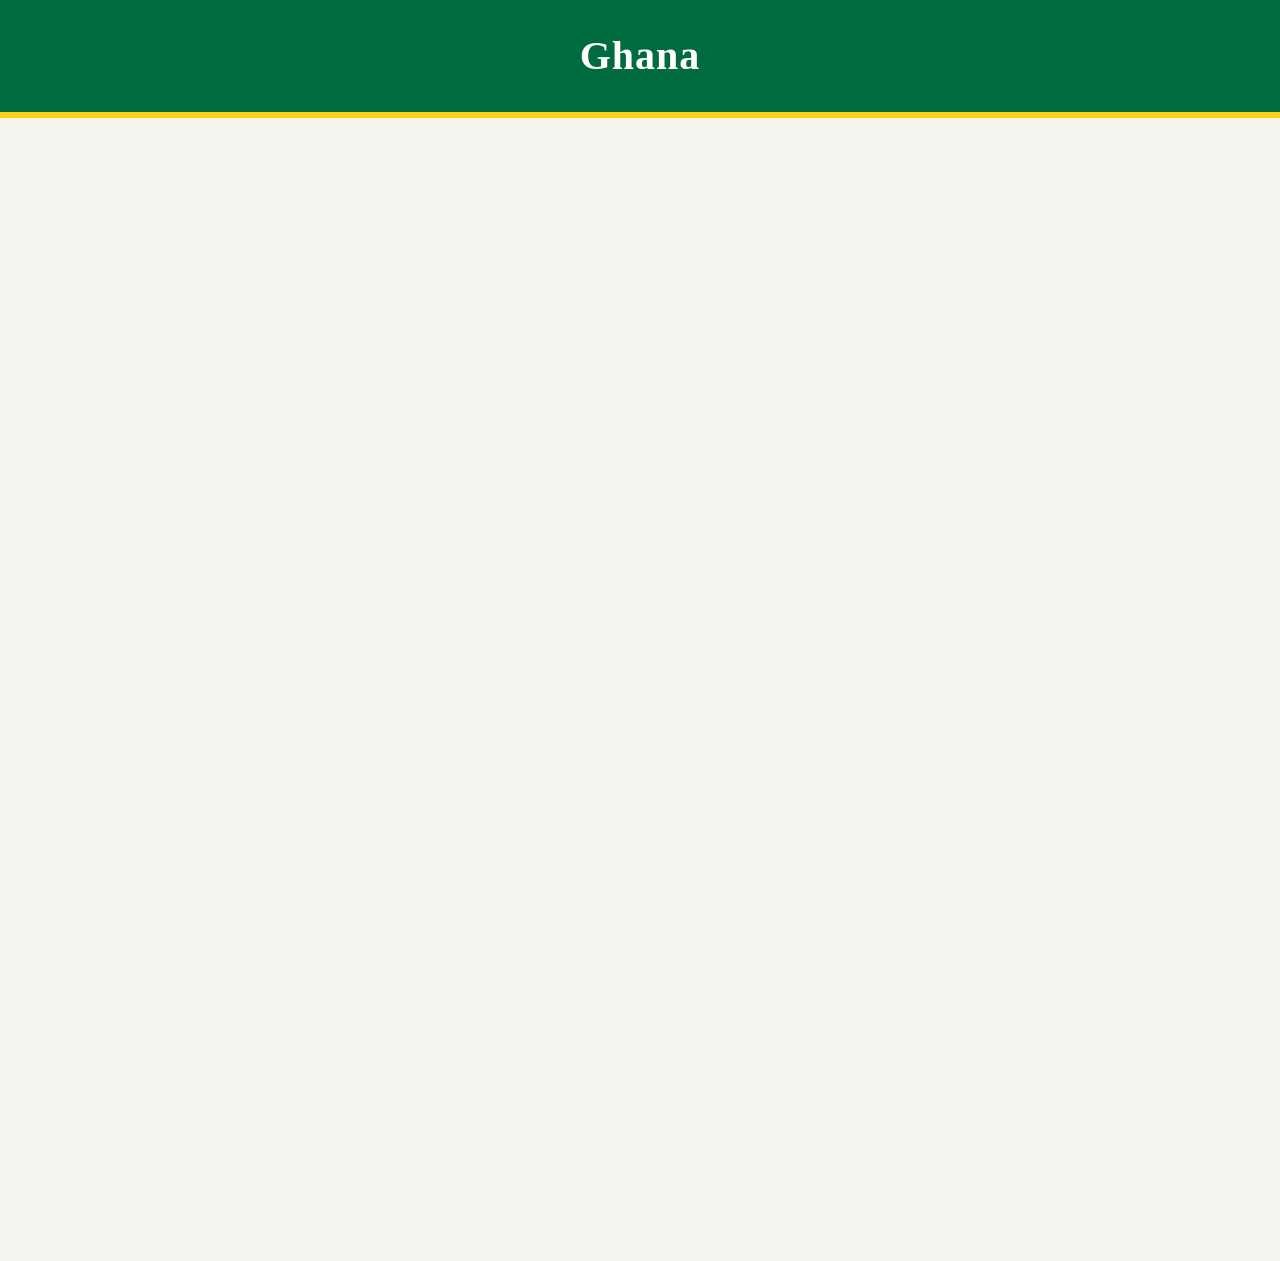
==== wdd131-main/place.html @ cd7a3b82 "Add initial HTML structure and styles for Temple Album and Ghana country page - Created index.html f" ====
<!DOCTYPE html>
<html lang="en">
<head>
    <meta charset="UTF-8">
    <meta name="viewport" content="width=device-width, initial-scale=1.0">
    <title>Ghana - Country Page</title>
    <meta name="description" content="Discover Ghana: rich culture, vibrant cities, and warm hospitality.">
    <meta name="author" content="Your Name">
    <link rel="stylesheet" href="styles/place.css">
    <script src="scripts/place.js" defer></script>
</head>
<body>
    <header>
        <h1>Ghana</h1>
    </header>

    <main>
        <div class="hero">
            <picture>
                <source srcset="images/ghana-hero-large.webp" media="(min-width: 768px)">
                <img src="images/ghana-hero-small.webp" alt="Independence Arch in Accra, Ghana" width="800" height="400">
            </picture>
        </div>

        <div class="content-wrapper">
            <section class="place-info">
                <h2>About Ghana</h2>
                <p>Ghana, known as the "Gateway to Africa," was the first African nation to gain independence from colonial rule. It is celebrated for its stable democracy, rich cultural heritage, and warm, welcoming people.</p>
                <p>From the historic Cape Coast Castle to the bustling markets of Accra and the wildlife of Mole National Park, Ghana offers a diverse and unforgettable experience.</p>
                <p><strong>Capital:</strong> Accra</p>
                <p><strong>Official Language:</strong> English</p>
                <p><strong>Population:</strong> Approximately 34 million</p>
                <p><strong>Currency:</strong> Ghana Cedi (GHS)</p>
            </section>

            <section class="weather">
                <h2 class="weather-title">Weather</h2>
                
                <img src="images/weather-icon.svg" alt="Sunny weather icon" class="weather-icon-svg" width="60" height="60">
                
                <div class="weather-data">
                    <p>Temperature: <span id="temp">8</span>&deg;C</p>
                    <p>Wind Speed: <span id="wind-speed">15</span> km/h</p>
                    <p>Wind Chill: <span id="wind-chill">N/A</span></p>
                </div>
            </section>
        </div>
    </main>

    <footer>
        <p>&copy; <span id="year"></span> Ghana Explorer | Last Modified: <span id="last-modified"></span></p>
    </footer>
</body>
</html>
---- wdd131-main/styles/place.css ----
:root {
    --ghana-green: #006B3F;
    --ghana-gold: #FCD116;
    --ghana-red: #CE1126;
    --text-color: #1a1a1a;
    --bg-color: #f5f5f0;
    --card-bg: #ffffff;
    --font-heading: Georgia, serif;
    --font-body: Arial, sans-serif;
}

* {
    margin: 0;
    padding: 0;
    box-sizing: border-box;
}

body {
    font-family: var(--font-body);
    color: var(--text-color);
    background-color: var(--bg-color);
    line-height: 1.6;
}

header {
    background-color: var(--ghana-green);
    color: #ffffff;
    text-align: center;
    padding: 1.5rem 1rem;
    border-bottom: 6px solid var(--ghana-gold);
}

header h1 {
    font-family: var(--font-heading);
    font-size: 2rem;
    letter-spacing: 1px;
}

.hero picture,
.hero img {
    display: block;
    width: 100%;
    height: auto;
}

.content-wrapper {
    display: grid;
    grid-template-columns: 1fr;
    gap: 1.5rem;
    padding: 1.5rem;
    max-width: 1200px;
    margin: 0 auto;
}

.place-info,
.weather {
    background-color: var(--card-bg);
    padding: 1.5rem;
    border-radius: 8px;
    box-shadow: 0 2px 8px rgba(0, 0, 0, 0.1);
}

.place-info h2,
.weather-title {
    font-family: var(--font-heading);
    color: var(--ghana-green);
    margin-bottom: 1rem;
    border-bottom: 3px solid var(--ghana-red);
    padding-bottom: 0.5rem;
}

.weather-icon-svg {
    display: block;
    margin: 0 auto 1rem auto;
    width: 60px;
    height: 60px;
}

.weather-title::after {
    content: none;
}

.weather-data p {
    margin: 0.5rem 0;
    font-size: 1.1rem;
}

footer {
    background-color: var(--ghana-red);
    color: #ffffff;
    text-align: center;
    padding: 1.5rem;
    margin-top: 2rem;
    border-top: 6px solid var(--ghana-gold);
}

@media (min-width: 768px) {
    header h1 {
        font-size: 2.5rem;
    }

    .content-wrapper {
        grid-template-columns: 2fr 1fr;
        align-items: start;
    }

    .weather-icon-svg {
        display: none;
    }

    .weather-title::after {
        content: "\2600\FE0F";
        margin-left: 0.75rem;
        font-size: 1.5rem;
    }

    .weather {
        position: sticky;
        top: 1.5rem;
    }
}
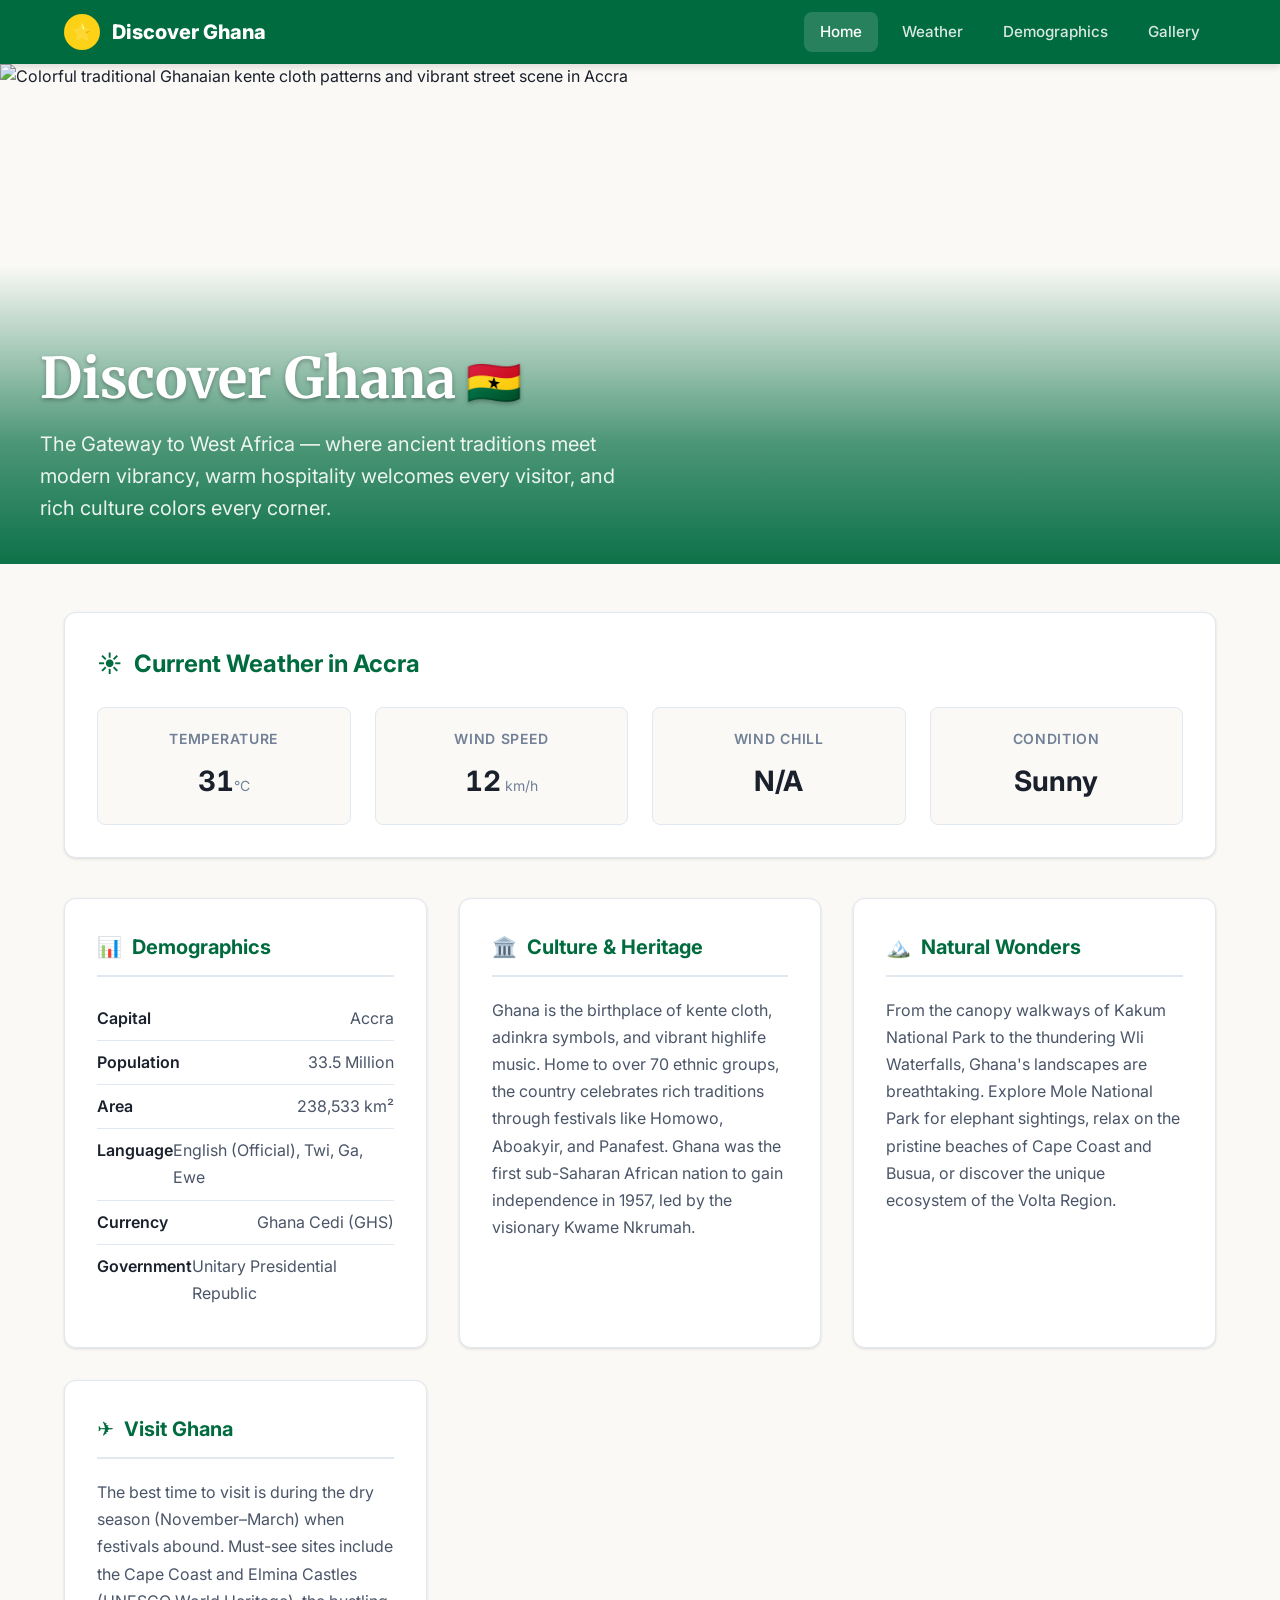
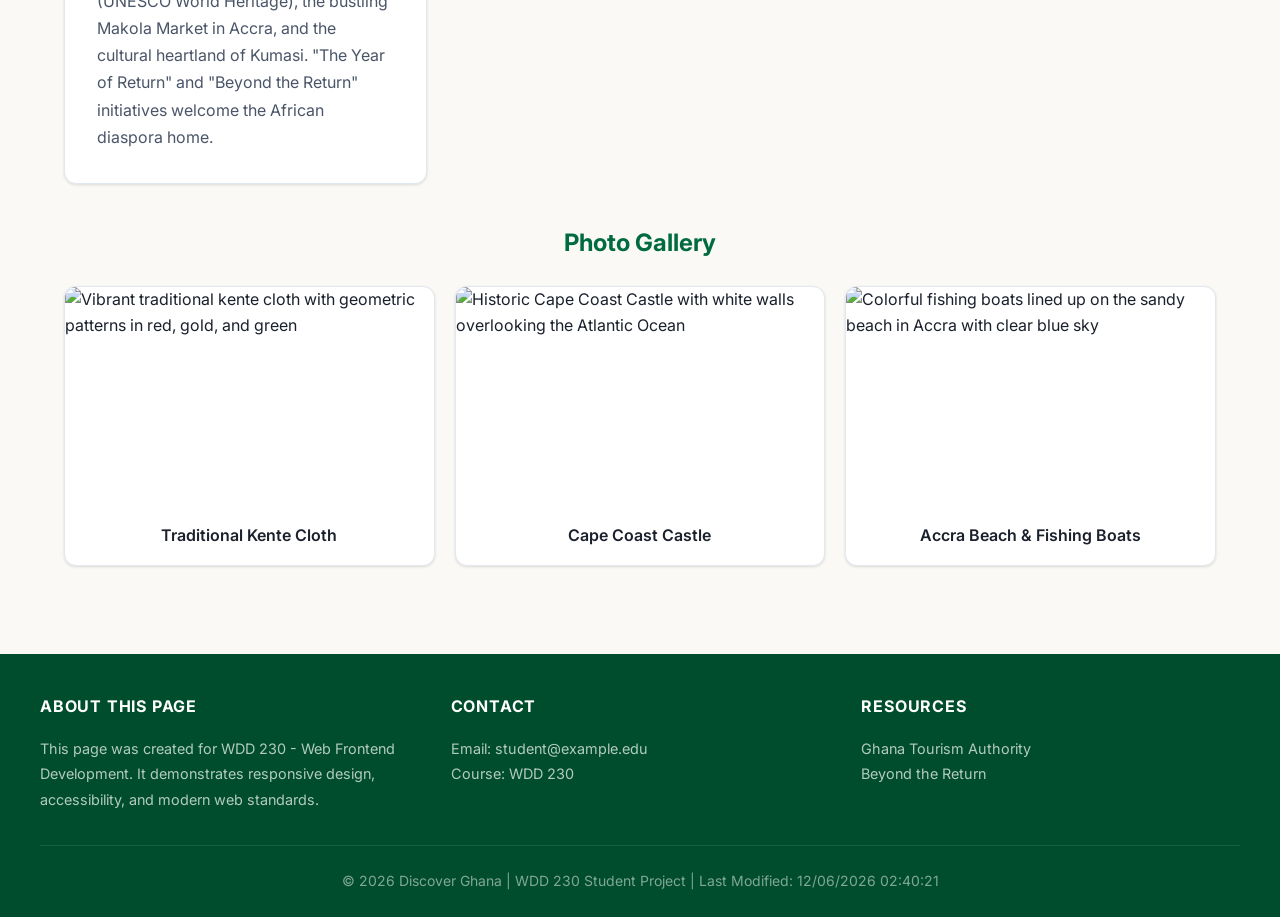
==== commit f38362d1: "Revise place.html with updated content and styles Updated the title, description, and author meta ta" ====
--- a/wdd131-main/place.html
+++ b/wdd131-main/place.html
@@ -3,52 +3,823 @@
 <head>
     <meta charset="UTF-8">
     <meta name="viewport" content="width=device-width, initial-scale=1.0">
-    <title>Ghana - Country Page</title>
-    <meta name="description" content="Discover Ghana: rich culture, vibrant cities, and warm hospitality.">
-    <meta name="author" content="Your Name">
-    <link rel="stylesheet" href="styles/place.css">
-    <script src="scripts/place.js" defer></script>
+    <meta name="description" content="Discover Ghana - the Gateway to West Africa. Rich culture, vibrant markets, historic castles, and warm hospitality await.">
+    <meta name="author" content="WDD 230 Student">
+    <title>Discover Ghana | Gateway to West Africa</title>
+
+    <link rel="preconnect" href="https://fonts.googleapis.com">
+    <link rel="preconnect" href="https://fonts.gstatic.com" crossorigin>
+    <link href="https://fonts.googleapis.com/css2?family=Inter:wght@400;500;600;700;800&family=Merriweather:wght@400;700&display=swap" rel="stylesheet">
+
+    <style>
+        /* ===== CSS RESET & BASE ===== */
+        *, *::before, *::after {
+            box-sizing: border-box;
+            margin: 0;
+            padding: 0;
+        }
+
+        :root {
+            /* Ghana Flag Colors */
+            --ghana-red: #CE1126;
+            --ghana-gold: #FCD116;
+            --ghana-green: #006B3F;
+            --ghana-black: #1a1a1a;
+
+            /* Derived palette */
+            --primary: var(--ghana-green);
+            --primary-dark: #004d2d;
+            --accent: var(--ghana-red);
+            --accent-light: #feb2b2;
+            --gold: var(--ghana-gold);
+            --gold-dark: #d4a017;
+            --text-dark: #1a202c;
+            --text-medium: #4a5568;
+            --text-light: #718096;
+            --bg-light: #faf9f6;
+            --bg-white: #ffffff;
+            --border: #e2e8f0;
+            --shadow-sm: 0 1px 3px rgba(0,0,0,0.12);
+            --shadow-md: 0 4px 6px rgba(0,0,0,0.1);
+            --shadow-lg: 0 10px 25px rgba(0,0,0,0.1);
+            --radius: 8px;
+            --radius-lg: 12px;
+            --transition: 0.2s ease;
+        }
+
+        html {
+            scroll-behavior: smooth;
+        }
+
+        body {
+            font-family: 'Inter', system-ui, -apple-system, sans-serif;
+            line-height: 1.6;
+            color: var(--text-dark);
+            background: var(--bg-light);
+        }
+
+        img {
+            max-width: 100%;
+            height: auto;
+            display: block;
+        }
+
+        a {
+            color: var(--primary);
+            text-decoration: none;
+            transition: var(--transition);
+        }
+
+        a:hover, a:focus {
+            color: var(--accent);
+            text-decoration: underline;
+        }
+
+        a:focus-visible {
+            outline: 3px solid var(--accent);
+            outline-offset: 2px;
+            border-radius: 2px;
+        }
+
+        /* ===== SKIP LINK ===== */
+        .skip-link {
+            position: absolute;
+            top: -40px;
+            left: 0;
+            background: var(--primary);
+            color: #fff;
+            padding: 8px 16px;
+            z-index: 10000;
+            font-weight: 600;
+        }
+
+        .skip-link:focus {
+            top: 0;
+        }
+
+        /* ===== HEADER ===== */
+        header {
+            background: var(--primary);
+            color: #fff;
+            padding: 0;
+            position: sticky;
+            top: 0;
+            z-index: 1000;
+            box-shadow: var(--shadow-md);
+        }
+
+        .header-container {
+            max-width: 1200px;
+            margin: 0 auto;
+            padding: 0 24px;
+            display: flex;
+            align-items: center;
+            justify-content: space-between;
+            height: 64px;
+        }
+
+        .logo {
+            display: flex;
+            align-items: center;
+            gap: 12px;
+            font-weight: 800;
+            font-size: 1.25rem;
+            color: #fff;
+            text-decoration: none;
+        }
+
+        .logo:hover {
+            color: #fff;
+            text-decoration: none;
+        }
+
+        .logo-icon {
+            width: 36px;
+            height: 36px;
+            background: var(--gold);
+            border-radius: 50%;
+            display: flex;
+            align-items: center;
+            justify-content: center;
+            font-size: 1.1rem;
+        }
+
+        /* ===== NAVIGATION ===== */
+        nav ul {
+            display: flex;
+            list-style: none;
+            gap: 8px;
+        }
+
+        nav a {
+            color: rgba(255,255,255,0.85);
+            padding: 8px 16px;
+            border-radius: var(--radius);
+            font-weight: 500;
+            font-size: 0.95rem;
+            text-decoration: none;
+            display: block;
+        }
+
+        nav a:hover, nav a:focus {
+            color: #fff;
+            background: rgba(255,255,255,0.1);
+            text-decoration: none;
+        }
+
+        nav a.active {
+            color: #fff;
+            background: rgba(255,255,255,0.15);
+        }
+
+        /* Mobile menu button */
+        .menu-toggle {
+            display: none;
+            background: none;
+            border: 2px solid rgba(255,255,255,0.3);
+            color: #fff;
+            padding: 8px 12px;
+            border-radius: var(--radius);
+            cursor: pointer;
+            font-size: 1rem;
+            font-weight: 600;
+        }
+
+        .menu-toggle:hover {
+            background: rgba(255,255,255,0.1);
+        }
+
+        .menu-toggle:focus-visible {
+            outline: 3px solid #fff;
+            outline-offset: 2px;
+        }
+
+        /* ===== HERO SECTION ===== */
+        .hero {
+            position: relative;
+            overflow: hidden;
+        }
+
+        .hero picture, .hero img {
+            width: 100%;
+            height: 500px;
+            object-fit: cover;
+            display: block;
+        }
+
+        .hero-overlay {
+            position: absolute;
+            bottom: 0;
+            left: 0;
+            right: 0;
+            background: linear-gradient(to top, rgba(0,107,63,0.95) 0%, rgba(0,107,63,0.7) 40%, transparent 100%);
+            padding: 80px 24px 40px;
+        }
+
+        .hero-content {
+            max-width: 1200px;
+            margin: 0 auto;
+        }
+
+        .hero h1 {
+            font-family: 'Merriweather', serif;
+            font-size: clamp(2rem, 5vw, 3.5rem);
+            font-weight: 700;
+            color: #fff;
+            line-height: 1.2;
+            margin-bottom: 16px;
+            text-shadow: 0 2px 4px rgba(0,0,0,0.3);
+        }
+
+        .hero p {
+            font-size: clamp(1rem, 2vw, 1.25rem);
+            color: rgba(255,255,255,0.9);
+            max-width: 600px;
+            line-height: 1.6;
+        }
+
+        /* ===== MAIN CONTENT ===== */
+        main {
+            max-width: 1200px;
+            margin: 0 auto;
+            padding: 48px 24px;
+        }
+
+        /* ===== WEATHER CARD ===== */
+        .weather-section {
+            background: var(--bg-white);
+            border-radius: var(--radius-lg);
+            padding: 32px;
+            margin-bottom: 40px;
+            box-shadow: var(--shadow-sm);
+            border: 1px solid var(--border);
+        }
+
+        .weather-section h2 {
+            font-size: 1.5rem;
+            font-weight: 700;
+            color: var(--primary);
+            margin-bottom: 24px;
+            display: flex;
+            align-items: center;
+            gap: 12px;
+        }
+
+        .weather-grid {
+            display: grid;
+            grid-template-columns: repeat(auto-fit, minmax(200px, 1fr));
+            gap: 24px;
+        }
+
+        .weather-card {
+            background: var(--bg-light);
+            border-radius: var(--radius);
+            padding: 20px;
+            text-align: center;
+            border: 1px solid var(--border);
+        }
+
+        .weather-card h3 {
+            font-size: 0.875rem;
+            font-weight: 600;
+            color: var(--text-light);
+            text-transform: uppercase;
+            letter-spacing: 0.05em;
+            margin-bottom: 8px;
+        }
+
+        .weather-value {
+            font-size: 1.75rem;
+            font-weight: 700;
+            color: var(--text-dark);
+            font-variant-numeric: tabular-nums;
+        }
+
+        .weather-unit {
+            font-size: 0.875rem;
+            color: var(--text-light);
+            font-weight: 400;
+        }
+
+        /* SVG Weather Icon - MOBILE ONLY */
+        .weather-icon-svg {
+            display: none;
+            width: 64px;
+            height: 64px;
+            margin: 0 auto 12px;
+        }
+
+        /* ===== DATA SECTIONS ===== */
+        .section-grid {
+            display: grid;
+            grid-template-columns: repeat(auto-fit, minmax(300px, 1fr));
+            gap: 32px;
+            margin-bottom: 40px;
+        }
+
+        .info-card {
+            background: var(--bg-white);
+            border-radius: var(--radius-lg);
+            padding: 32px;
+            box-shadow: var(--shadow-sm);
+            border: 1px solid var(--border);
+            transition: transform var(--transition), box-shadow var(--transition);
+        }
+
+        .info-card:hover {
+            transform: translateY(-2px);
+            box-shadow: var(--shadow-md);
+        }
+
+        .info-card h2 {
+            font-size: 1.25rem;
+            font-weight: 700;
+            color: var(--primary);
+            margin-bottom: 20px;
+            padding-bottom: 12px;
+            border-bottom: 2px solid var(--border);
+            display: flex;
+            align-items: center;
+            gap: 10px;
+        }
+
+        .info-card p, .info-card li {
+            color: var(--text-medium);
+            line-height: 1.7;
+        }
+
+        .info-card ul {
+            list-style: none;
+            padding: 0;
+        }
+
+        .info-card li {
+            padding: 8px 0;
+            border-bottom: 1px solid var(--border);
+            display: flex;
+            justify-content: space-between;
+        }
+
+        .info-card li:last-child {
+            border-bottom: none;
+        }
+
+        .info-card li strong {
+            color: var(--text-dark);
+            font-weight: 600;
+        }
+
+        /* ===== GALLERY ===== */
+        .gallery-section {
+            margin-bottom: 40px;
+        }
+
+        .gallery-section h2 {
+            font-size: 1.5rem;
+            font-weight: 700;
+            color: var(--primary);
+            margin-bottom: 24px;
+            text-align: center;
+        }
+
+        .gallery-grid {
+            display: grid;
+            grid-template-columns: repeat(auto-fit, minmax(280px, 1fr));
+            gap: 20px;
+        }
+
+        .gallery-item {
+            border-radius: var(--radius-lg);
+            overflow: hidden;
+            box-shadow: var(--shadow-sm);
+            border: 1px solid var(--border);
+            background: var(--bg-white);
+            transition: transform var(--transition), box-shadow var(--transition);
+        }
+
+        .gallery-item:hover {
+            transform: translateY(-4px);
+            box-shadow: var(--shadow-lg);
+        }
+
+        .gallery-item img {
+            width: 100%;
+            height: 220px;
+            object-fit: cover;
+        }
+
+        .gallery-item figcaption {
+            padding: 16px;
+            font-weight: 600;
+            color: var(--text-dark);
+            text-align: center;
+        }
+
+        /* ===== FOOTER ===== */
+        footer {
+            background: var(--primary-dark);
+            color: rgba(255,255,255,0.8);
+            padding: 40px 24px 24px;
+        }
+
+        .footer-container {
+            max-width: 1200px;
+            margin: 0 auto;
+            display: grid;
+            grid-template-columns: repeat(auto-fit, minmax(250px, 1fr));
+            gap: 32px;
+        }
+
+        .footer-section h3 {
+            color: #fff;
+            font-size: 1rem;
+            font-weight: 700;
+            margin-bottom: 16px;
+            text-transform: uppercase;
+            letter-spacing: 0.05em;
+        }
+
+        .footer-section p, .footer-section a {
+            color: rgba(255,255,255,0.7);
+            font-size: 0.9rem;
+            line-height: 1.8;
+        }
+
+        .footer-section a:hover {
+            color: #fff;
+        }
+
+        .footer-bottom {
+            max-width: 1200px;
+            margin: 32px auto 0;
+            padding-top: 24px;
+            border-top: 1px solid rgba(255,255,255,0.1);
+            text-align: center;
+            font-size: 0.875rem;
+            color: rgba(255,255,255,0.5);
+        }
+
+        /* ===== PSEUDO-ELEMENT EMOTICON - WIDER VIEW ONLY ===== */
+        @media screen and (min-width: 769px) {
+            .hero h1::after {
+                content: " 🇬🇭";
+                font-size: 0.8em;
+                vertical-align: middle;
+            }
+        }
+
+        /* ===== MOBILE STYLES ===== */
+        @media screen and (max-width: 768px) {
+            .header-container {
+                height: 56px;
+                padding: 0 16px;
+            }
+
+            .menu-toggle {
+                display: block;
+            }
+
+            nav {
+                position: absolute;
+                top: 56px;
+                left: 0;
+                right: 0;
+                background: var(--primary);
+                max-height: 0;
+                overflow: hidden;
+                transition: max-height 0.3s ease;
+            }
+
+            nav.open {
+                max-height: 300px;
+            }
+
+            nav ul {
+                flex-direction: column;
+                padding: 16px;
+                gap: 4px;
+            }
+
+            nav a {
+                padding: 12px 16px;
+                border-radius: var(--radius);
+            }
+
+            main {
+                padding: 24px 16px;
+            }
+
+            .hero picture, .hero img {
+                height: 350px;
+            }
+
+            .hero-overlay {
+                padding: 60px 16px 32px;
+            }
+
+            .weather-section {
+                padding: 24px;
+            }
+
+            .section-grid {
+                grid-template-columns: 1fr;
+                gap: 24px;
+            }
+
+            .info-card {
+                padding: 24px;
+            }
+
+            .gallery-grid {
+                grid-template-columns: 1fr;
+            }
+
+            /* Show SVG icon on mobile */
+            .weather-icon-svg {
+                display: block;
+            }
+
+            /* Hide text icon on mobile */
+            .weather-icon-text {
+                display: none;
+            }
+        }
+
+        /* ===== ACCESSIBILITY: REDUCED MOTION ===== */
+        @media (prefers-reduced-motion: reduce) {
+            *, *::before, *::after {
+                animation-duration: 0.01ms !important;
+                animation-iteration-count: 1 !important;
+                transition-duration: 0.01ms !important;
+            }
+
+            html {
+                scroll-behavior: auto;
+            }
+        }
+
+        /* ===== PRINT STYLES ===== */
+        @media print {
+            header, footer, .menu-toggle {
+                display: none;
+            }
+
+            .hero picture, .hero img {
+                height: 200px;
+            }
+
+            .info-card, .weather-section {
+                break-inside: avoid;
+                box-shadow: none;
+                border: 1px solid #ccc;
+            }
+        }
+    </style>
+<base target="_blank">
 </head>
 <body>
+    <a href="#main-content" class="skip-link">Skip to Main Content</a>
+
     <header>
-        <h1>Ghana</h1>
+        <div class="header-container">
+            <a href="#" class="logo" aria-label="Discover Ghana Home">
+                <span class="logo-icon" aria-hidden="true">⭐</span>
+                <span>Discover Ghana</span>
+            </a>
+
+            <button class="menu-toggle" aria-expanded="false" aria-controls="primary-nav" aria-label="Toggle navigation menu">
+                Menu
+            </button>
+
+            <nav id="primary-nav" aria-label="Primary navigation">
+                <ul>
+                    <li><a href="#" class="active" aria-current="page">Home</a></li>
+                    <li><a href="#weather">Weather</a></li>
+                    <li><a href="#demographics">Demographics</a></li>
+                    <li><a href="#gallery">Gallery</a></li>
+                </ul>
+            </nav>
+        </div>
     </header>
 
-    <main>
-        <div class="hero">
-            <picture>
-                <source srcset="images/ghana-hero-large.webp" media="(min-width: 768px)">
-                <img src="images/ghana-hero-small.webp" alt="Independence Arch in Accra, Ghana" width="800" height="400">
-            </picture>
+    <section class="hero" aria-label="Ghana hero image">
+        <picture>
+            <source 
+                media="(max-width: 600px)" 
+                srcset="https://images.unsplash.com/photo-1516026672322-bc52d61a55d5?w=600&h=400&fit=crop&q=80&fm=webp 600w,
+                        https://images.unsplash.com/photo-1516026672322-bc52d61a55d5?w=800&h=500&fit=crop&q=80&fm=webp 800w"
+                sizes="100vw"
+                type="image/webp">
+            <source 
+                media="(min-width: 601px)" 
+                srcset="https://images.unsplash.com/photo-1516026672322-bc52d61a55d5?w=1200&h=500&fit=crop&q=80&fm=webp 1200w,
+                        https://images.unsplash.com/photo-1516026672322-bc52d61a55d5?w=1600&h=600&fit=crop&q=80&fm=webp 1600w"
+                sizes="100vw"
+                type="image/webp">
+            <img 
+                src="https://images.unsplash.com/photo-1516026672322-bc52d61a55d5?w=1200&h=500&fit=crop&q=80" 
+                alt="Colorful traditional Ghanaian kente cloth patterns and vibrant street scene in Accra"
+                width="1200" 
+                height="500"
+                loading="eager"
+                fetchpriority="high">
+        </picture>
+
+        <div class="hero-overlay">
+            <div class="hero-content">
+                <h1>Discover Ghana</h1>
+                <p>The Gateway to West Africa — where ancient traditions meet modern vibrancy, warm hospitality welcomes every visitor, and rich culture colors every corner.</p>
+            </div>
         </div>
-
-        <div class="content-wrapper">
-            <section class="place-info">
-                <h2>About Ghana</h2>
-                <p>Ghana, known as the "Gateway to Africa," was the first African nation to gain independence from colonial rule. It is celebrated for its stable democracy, rich cultural heritage, and warm, welcoming people.</p>
-                <p>From the historic Cape Coast Castle to the bustling markets of Accra and the wildlife of Mole National Park, Ghana offers a diverse and unforgettable experience.</p>
-                <p><strong>Capital:</strong> Accra</p>
-                <p><strong>Official Language:</strong> English</p>
-                <p><strong>Population:</strong> Approximately 34 million</p>
-                <p><strong>Currency:</strong> Ghana Cedi (GHS)</p>
+    </section>
+
+    <main id="main-content">
+        <!-- Weather Section -->
+        <section class="weather-section" id="weather" aria-labelledby="weather-heading">
+            <h2 id="weather-heading">
+                <span class="weather-icon-text" aria-hidden="true">☀️</span>
+                <svg class="weather-icon-svg" viewBox="0 0 64 64" aria-hidden="true" xmlns="http://www.w3.org/2000/svg">
+                    <defs>
+                        <linearGradient id="sunGrad" x1="0%" y1="0%" x2="100%" y2="100%">
+                            <stop offset="0%" style="stop-color:#FCD116"/>
+                            <stop offset="100%" style="stop-color:#d4a017"/>
+                        </linearGradient>
+                    </defs>
+                    <circle cx="32" cy="32" r="14" fill="url(#sunGrad)"/>
+                    <g stroke="#FCD116" stroke-width="3" stroke-linecap="round">
+                        <line x1="32" y1="4" x2="32" y2="10"/>
+                        <line x1="32" y1="54" x2="32" y2="60"/>
+                        <line x1="4" y1="32" x2="10" y2="32"/>
+                        <line x1="54" y1="32" x2="60" y2="32"/>
+                        <line x1="12.2" y1="12.2" x2="16.4" y2="16.4"/>
+                        <line x1="47.6" y1="47.6" x2="51.8" y2="51.8"/>
+                        <line x1="12.2" y1="51.8" x2="16.4" y2="47.6"/>
+                        <line x1="47.6" y1="16.4" x2="51.8" y2="12.2"/>
+                    </g>
+                </svg>
+                Current Weather in Accra
+            </h2>
+
+            <div class="weather-grid">
+                <div class="weather-card">
+                    <h3>Temperature</h3>
+                    <div class="weather-value">31<span class="weather-unit">°C</span></div>
+                </div>
+                <div class="weather-card">
+                    <h3>Wind Speed</h3>
+                    <div class="weather-value">12<span class="weather-unit"> km/h</span></div>
+                </div>
+                <div class="weather-card">
+                    <h3>Wind Chill</h3>
+                    <div class="weather-value" id="wind-chill">--</div>
+                </div>
+                <div class="weather-card">
+                    <h3>Condition</h3>
+                    <div class="weather-value">Sunny</div>
+                </div>
+            </div>
+        </section>
+
+        <!-- Demographics & Info Grid -->
+        <div class="section-grid">
+            <section class="info-card" id="demographics" aria-labelledby="demo-heading">
+                <h2 id="demo-heading">
+                    <span aria-hidden="true">📊</span>
+                    Demographics
+                </h2>
+                <ul>
+                    <li><strong>Capital</strong> <span>Accra</span></li>
+                    <li><strong>Population</strong> <span>33.5 Million</span></li>
+                    <li><strong>Area</strong> <span>238,533 km²</span></li>
+                    <li><strong>Language</strong> <span>English (Official), Twi, Ga, Ewe</span></li>
+                    <li><strong>Currency</strong> <span>Ghana Cedi (GHS)</span></li>
+                    <li><strong>Government</strong> <span>Unitary Presidential Republic</span></li>
+                </ul>
             </section>
 
-            <section class="weather">
-                <h2 class="weather-title">Weather</h2>
-                
-                <img src="images/weather-icon.svg" alt="Sunny weather icon" class="weather-icon-svg" width="60" height="60">
-                
-                <div class="weather-data">
-                    <p>Temperature: <span id="temp">8</span>&deg;C</p>
-                    <p>Wind Speed: <span id="wind-speed">15</span> km/h</p>
-                    <p>Wind Chill: <span id="wind-chill">N/A</span></p>
-                </div>
+            <section class="info-card" aria-labelledby="culture-heading">
+                <h2 id="culture-heading">
+                    <span aria-hidden="true">🏛️</span>
+                    Culture & Heritage
+                </h2>
+                <p>Ghana is the birthplace of kente cloth, adinkra symbols, and vibrant highlife music. Home to over 70 ethnic groups, the country celebrates rich traditions through festivals like Homowo, Aboakyir, and Panafest. Ghana was the first sub-Saharan African nation to gain independence in 1957, led by the visionary Kwame Nkrumah.</p>
+            </section>
+
+            <section class="info-card" aria-labelledby="nature-heading">
+                <h2 id="nature-heading">
+                    <span aria-hidden="true">🏔️</span>
+                    Natural Wonders
+                </h2>
+                <p>From the canopy walkways of Kakum National Park to the thundering Wli Waterfalls, Ghana's landscapes are breathtaking. Explore Mole National Park for elephant sightings, relax on the pristine beaches of Cape Coast and Busua, or discover the unique ecosystem of the Volta Region.</p>
+            </section>
+
+            <section class="info-card" aria-labelledby="visit-heading">
+                <h2 id="visit-heading">
+                    <span aria-hidden="true">✈️</span>
+                    Visit Ghana
+                </h2>
+                <p>The best time to visit is during the dry season (November–March) when festivals abound. Must-see sites include the Cape Coast and Elmina Castles (UNESCO World Heritage), the bustling Makola Market in Accra, and the cultural heartland of Kumasi. "The Year of Return" and "Beyond the Return" initiatives welcome the African diaspora home.</p>
             </section>
         </div>
+
+        <!-- Gallery Section -->
+        <section class="gallery-section" id="gallery" aria-labelledby="gallery-heading">
+            <h2 id="gallery-heading">Photo Gallery</h2>
+
+            <div class="gallery-grid">
+                <figure class="gallery-item">
+                    <img 
+                        src="https://images.unsplash.com/photo-1516026672322-bc52d61a55d5?w=600&h=400&fit=crop&q=80&fm=webp" 
+                        alt="Vibrant traditional kente cloth with geometric patterns in red, gold, and green"
+                        width="600" 
+                        height="400"
+                        loading="lazy">
+                    <figcaption>Traditional Kente Cloth</figcaption>
+                </figure>
+
+                <figure class="gallery-item">
+                    <img 
+                        src="https://images.unsplash.com/photo-1523805009345-7448845a7e3b?w=600&h=400&fit=crop&q=80&fm=webp" 
+                        alt="Historic Cape Coast Castle with white walls overlooking the Atlantic Ocean"
+                        width="600" 
+                        height="400"
+                        loading="lazy">
+                    <figcaption>Cape Coast Castle</figcaption>
+                </figure>
+
+                <figure class="gallery-item">
+                    <img 
+                        src="https://images.unsplash.com/photo-1598890777032-bde8351a82f5?w=600&h=400&fit=crop&q=80&fm=webp" 
+                        alt="Colorful fishing boats lined up on the sandy beach in Accra with clear blue sky"
+                        width="600" 
+                        height="400"
+                        loading="lazy">
+                    <figcaption>Accra Beach & Fishing Boats</figcaption>
+                </figure>
+            </div>
+        </section>
     </main>
 
     <footer>
-        <p>&copy; <span id="year"></span> Ghana Explorer | Last Modified: <span id="last-modified"></span></p>
+        <div class="footer-container">
+            <div class="footer-section">
+                <h3>About This Page</h3>
+                <p>This page was created for WDD 230 - Web Frontend Development. It demonstrates responsive design, accessibility, and modern web standards.</p>
+            </div>
+
+            <div class="footer-section">
+                <h3>Contact</h3>
+                <p>Email: <a href="mailto:student@example.edu">student@example.edu</a></p>
+                <p>Course: WDD 230</p>
+            </div>
+
+            <div class="footer-section">
+                <h3>Resources</h3>
+                <p><a href="https://www.ghana.travel/" target="_blank" rel="noopener noreferrer">Ghana Tourism Authority</a></p>
+                <p><a href="https://www.beyondthereturn.com/" target="_blank" rel="noopener noreferrer">Beyond the Return</a></p>
+            </div>
+        </div>
+
+        <div class="footer-bottom">
+            <p>&copy; <span id="year"></span> Discover Ghana | WDD 230 Student Project | Last Modified: <span id="last-modified"></span></p>
+        </div>
     </footer>
+
+    <script>
+        // ===== MOBILE MENU TOGGLE =====
+        const menuToggle = document.querySelector('.menu-toggle');
+        const nav = document.querySelector('nav');
+
+        menuToggle.addEventListener('click', () => {
+            const isOpen = nav.classList.toggle('open');
+            menuToggle.setAttribute('aria-expanded', isOpen);
+        });
+
+        // Close menu when clicking a link
+        document.querySelectorAll('nav a').forEach(link => {
+            link.addEventListener('click', () => {
+                nav.classList.remove('open');
+                menuToggle.setAttribute('aria-expanded', 'false');
+            });
+        });
+
+        // ===== WIND CHILL CALCULATION =====
+        // One-line function as required by rubric
+        const calculateWindChill = (t, v) => (t <= 10 && v > 4.8) ? Math.round(13.12 + 0.6215 * t - 11.37 * Math.pow(v, 0.16) + 0.3965 * t * Math.pow(v, 0.16)) + '°C' : 'N/A';
+
+        // Display wind chill only if conditions are met
+        const temp = 31; // Celsius (Accra temperature)
+        const windSpeed = 12; // km/h
+
+        if (temp <= 10 && windSpeed > 4.8) {
+            document.getElementById('wind-chill').textContent = calculateWindChill(temp, windSpeed);
+        } else {
+            document.getElementById('wind-chill').textContent = 'N/A';
+        }
+
+        // ===== FOOTER DATES =====
+        document.getElementById('year').textContent = new Date().getFullYear();
+        document.getElementById('last-modified').textContent = document.lastModified;
+    </script>
 </body>
-</html>+</html>
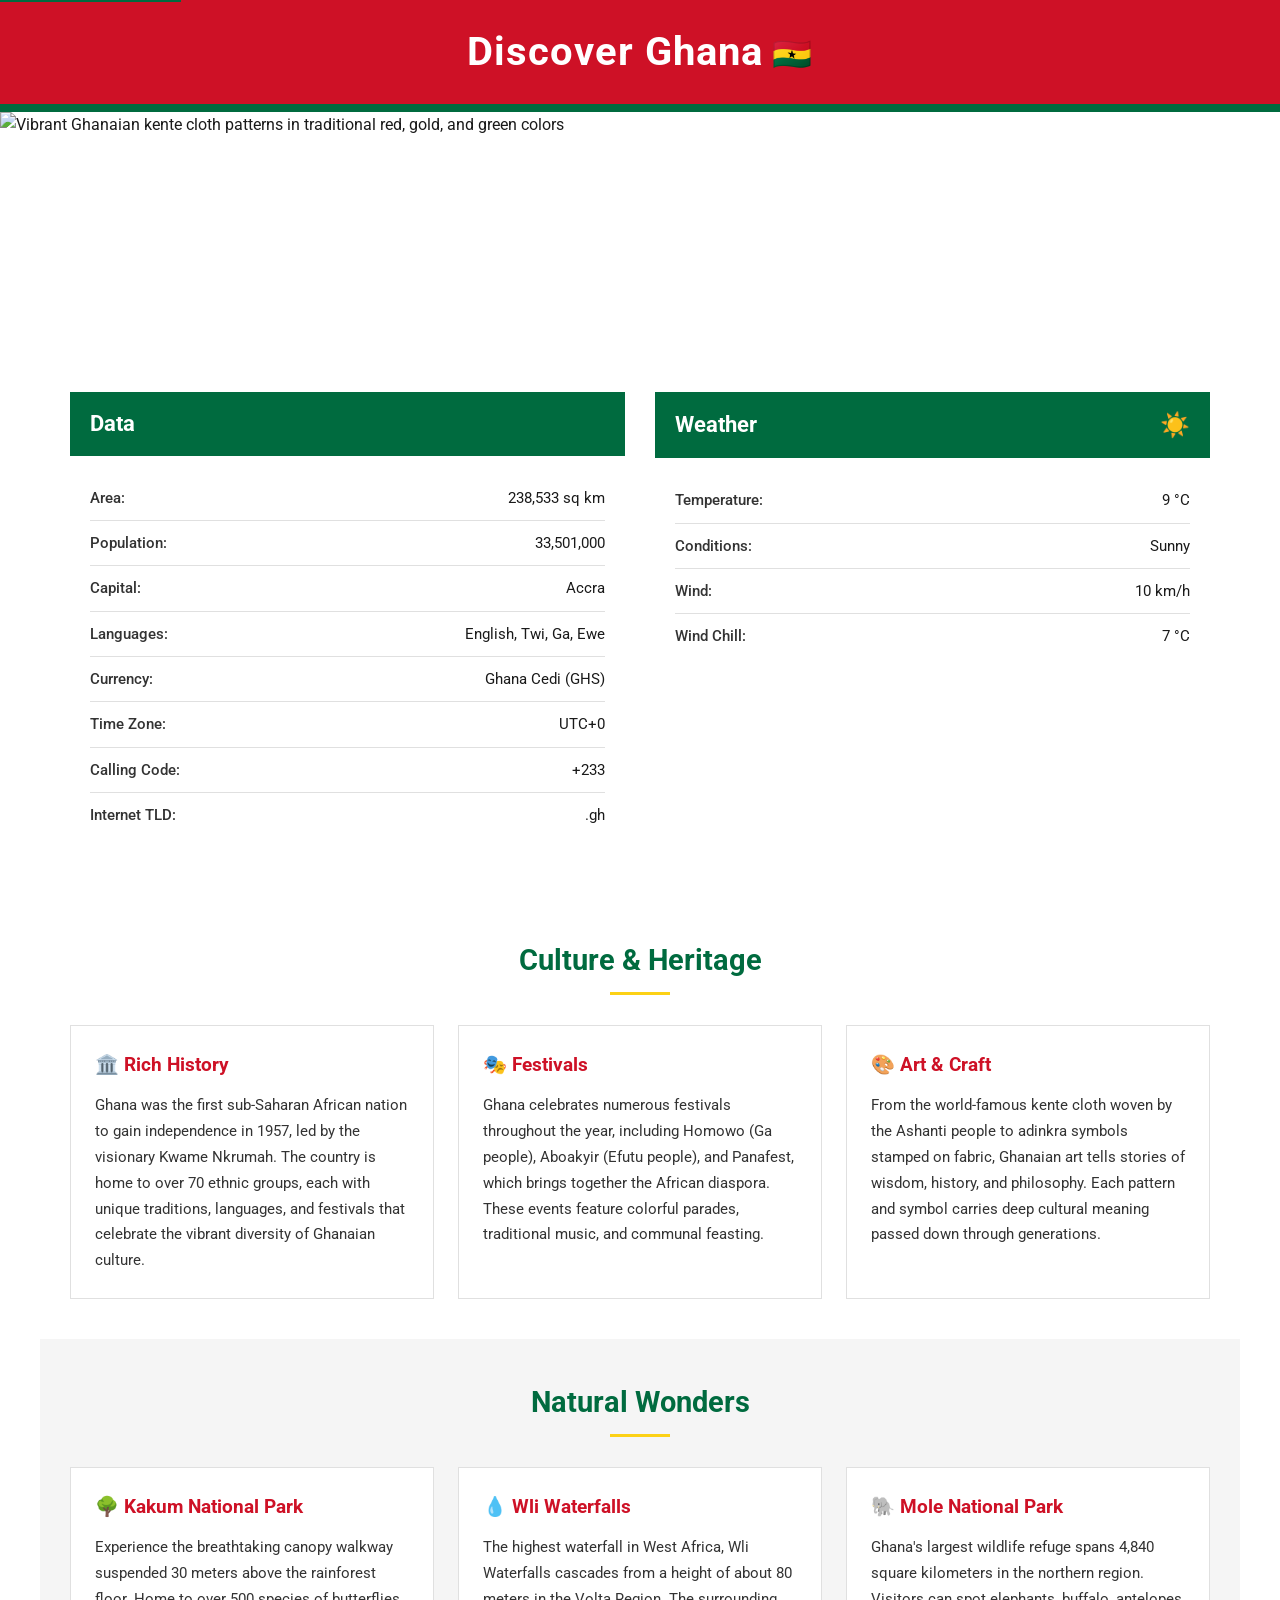
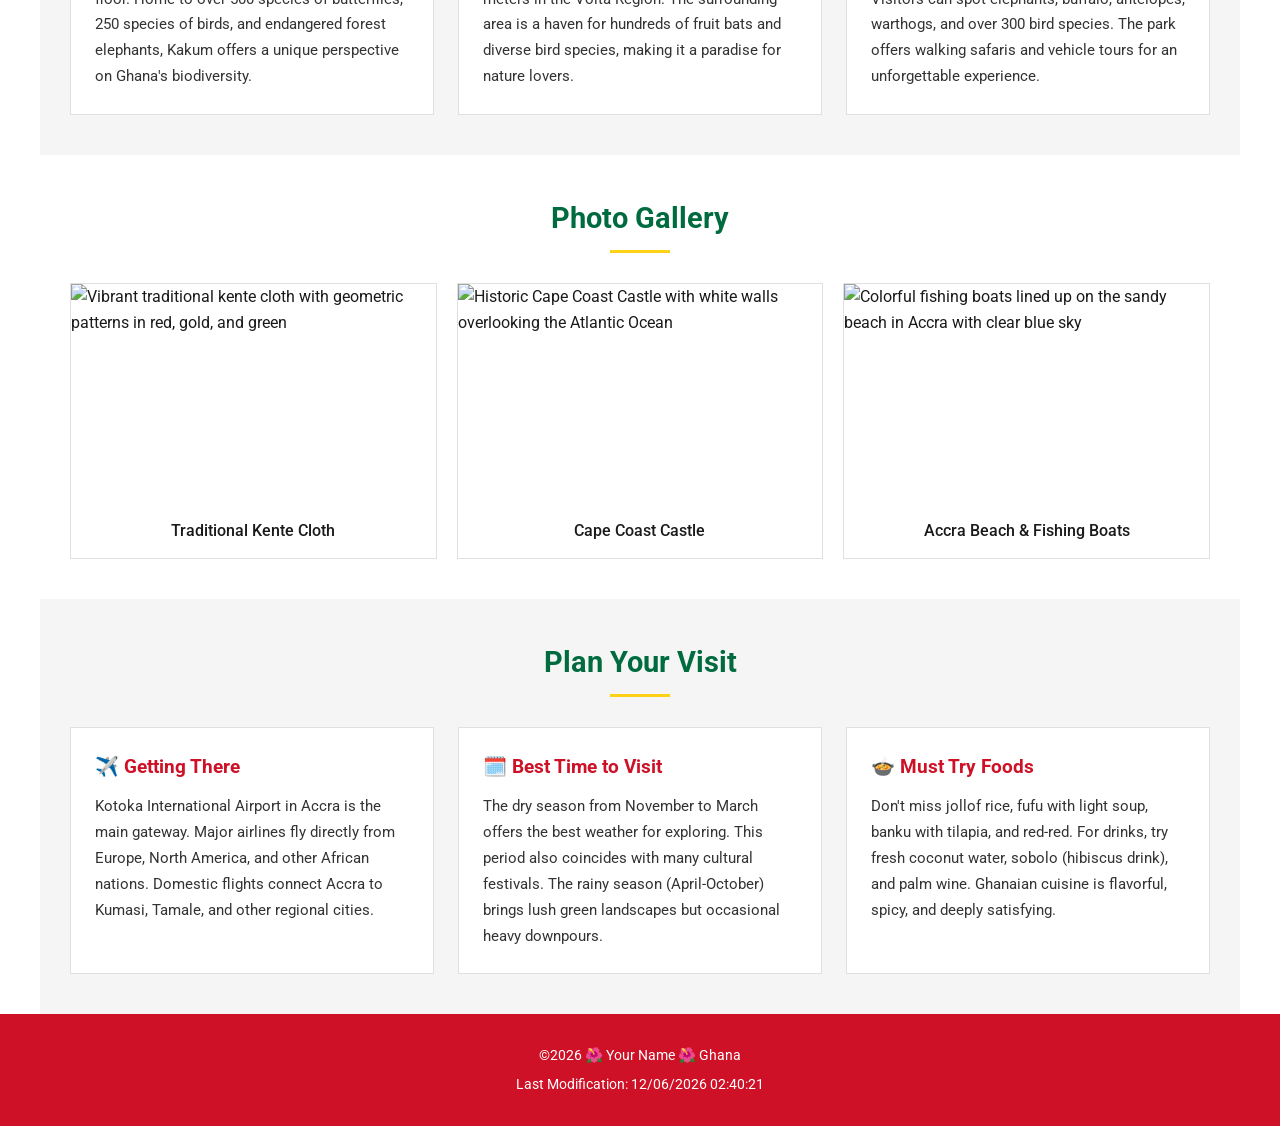
==== commit 3dacc1c6: "Update place.html" ====
--- a/wdd131-main/place.html
+++ b/wdd131-main/place.html
@@ -3,16 +3,16 @@
 <head>
     <meta charset="UTF-8">
     <meta name="viewport" content="width=device-width, initial-scale=1.0">
-    <meta name="description" content="Discover Ghana - the Gateway to West Africa. Rich culture, vibrant markets, historic castles, and warm hospitality await.">
-    <meta name="author" content="WDD 230 Student">
-    <title>Discover Ghana | Gateway to West Africa</title>
+    <meta name="description" content="Discover Ghana - the Gateway to West Africa. Rich culture, vibrant markets, historic castles, and warm hospitality.">
+    <meta name="author" content="WDD 131 Student">
+    <title>Discover Ghana</title>
 
     <link rel="preconnect" href="https://fonts.googleapis.com">
     <link rel="preconnect" href="https://fonts.gstatic.com" crossorigin>
-    <link href="https://fonts.googleapis.com/css2?family=Inter:wght@400;500;600;700;800&family=Merriweather:wght@400;700&display=swap" rel="stylesheet">
+    <link href="https://fonts.googleapis.com/css2?family=Roboto:wght@400;500;700&display=swap" rel="stylesheet">
 
     <style>
-        /* ===== CSS RESET & BASE ===== */
+        /* ===== CSS RESET ===== */
         *, *::before, *::after {
             box-sizing: border-box;
             margin: 0;
@@ -20,65 +20,40 @@
         }
 
         :root {
-            /* Ghana Flag Colors */
             --ghana-red: #CE1126;
             --ghana-gold: #FCD116;
             --ghana-green: #006B3F;
-            --ghana-black: #1a1a1a;
-
-            /* Derived palette */
-            --primary: var(--ghana-green);
-            --primary-dark: #004d2d;
-            --accent: var(--ghana-red);
-            --accent-light: #feb2b2;
-            --gold: var(--ghana-gold);
-            --gold-dark: #d4a017;
-            --text-dark: #1a202c;
-            --text-medium: #4a5568;
-            --text-light: #718096;
-            --bg-light: #faf9f6;
-            --bg-white: #ffffff;
-            --border: #e2e8f0;
-            --shadow-sm: 0 1px 3px rgba(0,0,0,0.12);
-            --shadow-md: 0 4px 6px rgba(0,0,0,0.1);
-            --shadow-lg: 0 10px 25px rgba(0,0,0,0.1);
-            --radius: 8px;
-            --radius-lg: 12px;
-            --transition: 0.2s ease;
-        }
-
-        html {
-            scroll-behavior: smooth;
+            --white: #ffffff;
+            --text-dark: #1a1a1a;
+            --text-medium: #333333;
+            --card-bg: rgba(255, 255, 255, 0.92);
+            --section-bg: #f5f5f5;
         }
 
         body {
-            font-family: 'Inter', system-ui, -apple-system, sans-serif;
+            font-family: 'Roboto', Arial, sans-serif;
             line-height: 1.6;
             color: var(--text-dark);
-            background: var(--bg-light);
+            background: var(--white);
         }
 
         img {
             max-width: 100%;
-            height: auto;
             display: block;
         }
 
         a {
-            color: var(--primary);
+            color: var(--ghana-green);
             text-decoration: none;
-            transition: var(--transition);
-        }
-
-        a:hover, a:focus {
-            color: var(--accent);
+        }
+
+        a:hover {
             text-decoration: underline;
         }
 
         a:focus-visible {
-            outline: 3px solid var(--accent);
+            outline: 3px solid var(--ghana-gold);
             outline-offset: 2px;
-            border-radius: 2px;
         }
 
         /* ===== SKIP LINK ===== */
@@ -86,11 +61,11 @@
             position: absolute;
             top: -40px;
             left: 0;
-            background: var(--primary);
-            color: #fff;
+            background: var(--ghana-green);
+            color: var(--white);
             padding: 8px 16px;
             z-index: 10000;
-            font-weight: 600;
+            font-weight: 500;
         }
 
         .skip-link:focus {
@@ -99,105 +74,28 @@
 
         /* ===== HEADER ===== */
         header {
-            background: var(--primary);
-            color: #fff;
-            padding: 0;
-            position: sticky;
-            top: 0;
-            z-index: 1000;
-            box-shadow: var(--shadow-md);
-        }
-
-        .header-container {
-            max-width: 1200px;
-            margin: 0 auto;
-            padding: 0 24px;
-            display: flex;
-            align-items: center;
-            justify-content: space-between;
-            height: 64px;
-        }
-
-        .logo {
-            display: flex;
-            align-items: center;
-            gap: 12px;
-            font-weight: 800;
-            font-size: 1.25rem;
-            color: #fff;
-            text-decoration: none;
-        }
-
-        .logo:hover {
-            color: #fff;
-            text-decoration: none;
-        }
-
-        .logo-icon {
-            width: 36px;
-            height: 36px;
-            background: var(--gold);
-            border-radius: 50%;
-            display: flex;
-            align-items: center;
-            justify-content: center;
-            font-size: 1.1rem;
-        }
-
-        /* ===== NAVIGATION ===== */
-        nav ul {
-            display: flex;
-            list-style: none;
-            gap: 8px;
-        }
-
-        nav a {
-            color: rgba(255,255,255,0.85);
-            padding: 8px 16px;
-            border-radius: var(--radius);
-            font-weight: 500;
-            font-size: 0.95rem;
-            text-decoration: none;
-            display: block;
-        }
-
-        nav a:hover, nav a:focus {
-            color: #fff;
-            background: rgba(255,255,255,0.1);
-            text-decoration: none;
-        }
-
-        nav a.active {
-            color: #fff;
-            background: rgba(255,255,255,0.15);
-        }
-
-        /* Mobile menu button */
-        .menu-toggle {
-            display: none;
-            background: none;
-            border: 2px solid rgba(255,255,255,0.3);
-            color: #fff;
-            padding: 8px 12px;
-            border-radius: var(--radius);
-            cursor: pointer;
-            font-size: 1rem;
-            font-weight: 600;
-        }
-
-        .menu-toggle:hover {
-            background: rgba(255,255,255,0.1);
-        }
-
-        .menu-toggle:focus-visible {
-            outline: 3px solid #fff;
-            outline-offset: 2px;
-        }
-
-        /* ===== HERO SECTION ===== */
+            background: var(--ghana-red);
+            color: var(--white);
+            text-align: center;
+            padding: 20px 16px;
+        }
+
+        header h1 {
+            font-size: 2.5rem;
+            font-weight: 700;
+            letter-spacing: 1px;
+        }
+
+        /* Green stripe below header */
+        .header-stripe {
+            height: 8px;
+            background: var(--ghana-green);
+        }
+
+        /* ===== HERO IMAGE ===== */
         .hero {
             position: relative;
-            overflow: hidden;
+            width: 100%;
         }
 
         .hero picture, .hero img {
@@ -207,371 +105,268 @@
             display: block;
         }
 
-        .hero-overlay {
+        /* ===== OVERLAYS (DESKTOP) ===== */
+        .overlays-wrapper {
+            position: relative;
+            max-width: 1200px;
+            margin: 0 auto;
+        }
+
+        .overlays {
+            display: grid;
+            grid-template-columns: 1fr 1fr;
+            gap: 30px;
+            padding: 0 30px;
+            /* Pull up over the hero image */
+            margin-top: -220px;
+            position: relative;
+            z-index: 10;
+            padding-bottom: 40px;
+        }
+
+        .data-card, .weather-card {
+            background: var(--card-bg);
+            backdrop-filter: blur(4px);
+        }
+
+        .data-card h2, .weather-card h2 {
+            background: var(--ghana-green);
+            color: var(--white);
+            padding: 14px 20px;
+            font-size: 1.4rem;
+            font-weight: 700;
+        }
+
+        .data-card ul, .weather-card ul {
+            list-style: none;
+            padding: 20px;
+        }
+
+        .data-card li, .weather-card li {
+            display: flex;
+            justify-content: space-between;
+            padding: 10px 0;
+            border-bottom: 1px solid #e0e0e0;
+            font-size: 0.95rem;
+        }
+
+        .data-card li:last-child, .weather-card li:last-child {
+            border-bottom: none;
+        }
+
+        .data-card li strong, .weather-card li strong {
+            font-weight: 500;
+            color: var(--text-medium);
+        }
+
+        .data-card li span, .weather-card li span {
+            font-weight: 400;
+            color: var(--text-dark);
+        }
+
+        /* Weather heading with icon */
+        .weather-card h2 {
+            display: flex;
+            align-items: center;
+            justify-content: space-between;
+        }
+
+        /* Emoticon for wider view - shown via pseudo-element */
+        .weather-card h2 .weather-icon-desktop {
+            font-size: 1.5rem;
+        }
+
+        /* SVG for mobile - hidden on desktop */
+        .weather-icon-svg {
+            display: none;
+            width: 48px;
+            height: 48px;
+            margin: 20px auto;
+        }
+
+        /* ===== ADDITIONAL CONTENT SECTIONS ===== */
+        .content-section {
+            max-width: 1200px;
+            margin: 0 auto;
+            padding: 40px 30px;
+        }
+
+        .content-section h2 {
+            font-size: 1.8rem;
+            font-weight: 700;
+            color: var(--ghana-green);
+            margin-bottom: 24px;
+            text-align: center;
+            position: relative;
+            padding-bottom: 12px;
+        }
+
+        .content-section h2::after {
+            content: "";
             position: absolute;
             bottom: 0;
-            left: 0;
-            right: 0;
-            background: linear-gradient(to top, rgba(0,107,63,0.95) 0%, rgba(0,107,63,0.7) 40%, transparent 100%);
-            padding: 80px 24px 40px;
-        }
-
-        .hero-content {
-            max-width: 1200px;
-            margin: 0 auto;
-        }
-
-        .hero h1 {
-            font-family: 'Merriweather', serif;
-            font-size: clamp(2rem, 5vw, 3.5rem);
+            left: 50%;
+            transform: translateX(-50%);
+            width: 60px;
+            height: 3px;
+            background: var(--ghana-gold);
+        }
+
+        .info-grid {
+            display: grid;
+            grid-template-columns: repeat(auto-fit, minmax(300px, 1fr));
+            gap: 24px;
+            margin-top: 30px;
+        }
+
+        .info-box {
+            background: var(--white);
+            border: 1px solid #e0e0e0;
+            padding: 24px;
+            transition: transform 0.2s ease, box-shadow 0.2s ease;
+        }
+
+        .info-box:hover {
+            transform: translateY(-4px);
+            box-shadow: 0 8px 20px rgba(0,0,0,0.1);
+        }
+
+        .info-box h3 {
+            font-size: 1.2rem;
             font-weight: 700;
-            color: #fff;
-            line-height: 1.2;
-            margin-bottom: 16px;
-            text-shadow: 0 2px 4px rgba(0,0,0,0.3);
-        }
-
-        .hero p {
-            font-size: clamp(1rem, 2vw, 1.25rem);
-            color: rgba(255,255,255,0.9);
-            max-width: 600px;
-            line-height: 1.6;
-        }
-
-        /* ===== MAIN CONTENT ===== */
-        main {
-            max-width: 1200px;
-            margin: 0 auto;
-            padding: 48px 24px;
-        }
-
-        /* ===== WEATHER CARD ===== */
-        .weather-section {
-            background: var(--bg-white);
-            border-radius: var(--radius-lg);
-            padding: 32px;
-            margin-bottom: 40px;
-            box-shadow: var(--shadow-sm);
-            border: 1px solid var(--border);
-        }
-
-        .weather-section h2 {
-            font-size: 1.5rem;
-            font-weight: 700;
-            color: var(--primary);
-            margin-bottom: 24px;
+            color: var(--ghana-red);
+            margin-bottom: 12px;
             display: flex;
             align-items: center;
-            gap: 12px;
-        }
-
-        .weather-grid {
-            display: grid;
-            grid-template-columns: repeat(auto-fit, minmax(200px, 1fr));
-            gap: 24px;
-        }
-
-        .weather-card {
-            background: var(--bg-light);
-            border-radius: var(--radius);
-            padding: 20px;
-            text-align: center;
-            border: 1px solid var(--border);
-        }
-
-        .weather-card h3 {
-            font-size: 0.875rem;
-            font-weight: 600;
-            color: var(--text-light);
-            text-transform: uppercase;
-            letter-spacing: 0.05em;
-            margin-bottom: 8px;
-        }
-
-        .weather-value {
-            font-size: 1.75rem;
-            font-weight: 700;
-            color: var(--text-dark);
-            font-variant-numeric: tabular-nums;
-        }
-
-        .weather-unit {
-            font-size: 0.875rem;
-            color: var(--text-light);
-            font-weight: 400;
-        }
-
-        /* SVG Weather Icon - MOBILE ONLY */
-        .weather-icon-svg {
-            display: none;
-            width: 64px;
-            height: 64px;
-            margin: 0 auto 12px;
-        }
-
-        /* ===== DATA SECTIONS ===== */
-        .section-grid {
-            display: grid;
-            grid-template-columns: repeat(auto-fit, minmax(300px, 1fr));
-            gap: 32px;
-            margin-bottom: 40px;
-        }
-
-        .info-card {
-            background: var(--bg-white);
-            border-radius: var(--radius-lg);
-            padding: 32px;
-            box-shadow: var(--shadow-sm);
-            border: 1px solid var(--border);
-            transition: transform var(--transition), box-shadow var(--transition);
-        }
-
-        .info-card:hover {
-            transform: translateY(-2px);
-            box-shadow: var(--shadow-md);
-        }
-
-        .info-card h2 {
-            font-size: 1.25rem;
-            font-weight: 700;
-            color: var(--primary);
-            margin-bottom: 20px;
-            padding-bottom: 12px;
-            border-bottom: 2px solid var(--border);
-            display: flex;
-            align-items: center;
-            gap: 10px;
-        }
-
-        .info-card p, .info-card li {
+            gap: 8px;
+        }
+
+        .info-box p {
             color: var(--text-medium);
             line-height: 1.7;
-        }
-
-        .info-card ul {
-            list-style: none;
-            padding: 0;
-        }
-
-        .info-card li {
-            padding: 8px 0;
-            border-bottom: 1px solid var(--border);
-            display: flex;
-            justify-content: space-between;
-        }
-
-        .info-card li:last-child {
-            border-bottom: none;
-        }
-
-        .info-card li strong {
-            color: var(--text-dark);
-            font-weight: 600;
-        }
-
-        /* ===== GALLERY ===== */
-        .gallery-section {
-            margin-bottom: 40px;
-        }
-
-        .gallery-section h2 {
-            font-size: 1.5rem;
-            font-weight: 700;
-            color: var(--primary);
-            margin-bottom: 24px;
-            text-align: center;
-        }
-
+            font-size: 0.95rem;
+        }
+
+        /* Gallery */
         .gallery-grid {
             display: grid;
             grid-template-columns: repeat(auto-fit, minmax(280px, 1fr));
             gap: 20px;
+            margin-top: 30px;
         }
 
         .gallery-item {
-            border-radius: var(--radius-lg);
             overflow: hidden;
-            box-shadow: var(--shadow-sm);
-            border: 1px solid var(--border);
-            background: var(--bg-white);
-            transition: transform var(--transition), box-shadow var(--transition);
-        }
-
-        .gallery-item:hover {
-            transform: translateY(-4px);
-            box-shadow: var(--shadow-lg);
+            border: 1px solid #e0e0e0;
         }
 
         .gallery-item img {
             width: 100%;
             height: 220px;
             object-fit: cover;
+            transition: transform 0.3s ease;
+        }
+
+        .gallery-item:hover img {
+            transform: scale(1.05);
         }
 
         .gallery-item figcaption {
-            padding: 16px;
-            font-weight: 600;
-            color: var(--text-dark);
+            padding: 14px;
             text-align: center;
+            font-weight: 500;
+            background: var(--white);
         }
 
         /* ===== FOOTER ===== */
         footer {
-            background: var(--primary-dark);
-            color: rgba(255,255,255,0.8);
-            padding: 40px 24px 24px;
-        }
-
-        .footer-container {
-            max-width: 1200px;
-            margin: 0 auto;
-            display: grid;
-            grid-template-columns: repeat(auto-fit, minmax(250px, 1fr));
-            gap: 32px;
-        }
-
-        .footer-section h3 {
-            color: #fff;
-            font-size: 1rem;
-            font-weight: 700;
-            margin-bottom: 16px;
-            text-transform: uppercase;
-            letter-spacing: 0.05em;
-        }
-
-        .footer-section p, .footer-section a {
-            color: rgba(255,255,255,0.7);
+            background: var(--ghana-red);
+            color: var(--white);
+            text-align: center;
+            padding: 24px 16px;
             font-size: 0.9rem;
-            line-height: 1.8;
-        }
-
-        .footer-section a:hover {
-            color: #fff;
-        }
-
-        .footer-bottom {
-            max-width: 1200px;
-            margin: 32px auto 0;
-            padding-top: 24px;
-            border-top: 1px solid rgba(255,255,255,0.1);
-            text-align: center;
-            font-size: 0.875rem;
-            color: rgba(255,255,255,0.5);
+        }
+
+        footer p {
+            margin: 6px 0;
         }
 
         /* ===== PSEUDO-ELEMENT EMOTICON - WIDER VIEW ONLY ===== */
         @media screen and (min-width: 769px) {
-            .hero h1::after {
+            header h1::after {
                 content: " 🇬🇭";
                 font-size: 0.8em;
-                vertical-align: middle;
             }
         }
 
         /* ===== MOBILE STYLES ===== */
         @media screen and (max-width: 768px) {
-            .header-container {
-                height: 56px;
-                padding: 0 16px;
-            }
-
-            .menu-toggle {
+            header h1 {
+                font-size: 1.75rem;
+            }
+
+            .hero picture, .hero img {
+                height: 300px;
+            }
+
+            /* On mobile, overlays go BELOW the hero image, not over it */
+            .overlays {
+                grid-template-columns: 1fr;
+                margin-top: 0;
+                gap: 20px;
+                padding: 20px 16px;
+            }
+
+            .data-card h2, .weather-card h2 {
+                text-align: center;
+                font-size: 1.3rem;
+            }
+
+            .data-card ul, .weather-card ul {
+                padding: 16px;
+            }
+
+            .data-card li, .weather-card li {
+                font-size: 0.9rem;
+                padding: 8px 0;
+            }
+
+            /* Show SVG icon on mobile, hide desktop emoticon */
+            .weather-icon-svg {
                 display: block;
             }
 
-            nav {
-                position: absolute;
-                top: 56px;
-                left: 0;
-                right: 0;
-                background: var(--primary);
-                max-height: 0;
-                overflow: hidden;
-                transition: max-height 0.3s ease;
-            }
-
-            nav.open {
-                max-height: 300px;
-            }
-
-            nav ul {
-                flex-direction: column;
-                padding: 16px;
-                gap: 4px;
-            }
-
-            nav a {
-                padding: 12px 16px;
-                border-radius: var(--radius);
-            }
-
-            main {
-                padding: 24px 16px;
-            }
-
-            .hero picture, .hero img {
-                height: 350px;
-            }
-
-            .hero-overlay {
-                padding: 60px 16px 32px;
-            }
-
-            .weather-section {
-                padding: 24px;
-            }
-
-            .section-grid {
+            .weather-icon-desktop {
+                display: none;
+            }
+
+            /* Center weather items on mobile */
+            .weather-card li {
+                justify-content: center;
+                gap: 8px;
+            }
+
+            .content-section {
+                padding: 30px 16px;
+            }
+
+            .content-section h2 {
+                font-size: 1.5rem;
+            }
+
+            .info-grid {
                 grid-template-columns: 1fr;
-                gap: 24px;
-            }
-
-            .info-card {
-                padding: 24px;
             }
 
             .gallery-grid {
                 grid-template-columns: 1fr;
             }
-
-            /* Show SVG icon on mobile */
-            .weather-icon-svg {
-                display: block;
-            }
-
-            /* Hide text icon on mobile */
-            .weather-icon-text {
-                display: none;
-            }
-        }
-
-        /* ===== ACCESSIBILITY: REDUCED MOTION ===== */
+        }
+
+        /* ===== ACCESSIBILITY ===== */
         @media (prefers-reduced-motion: reduce) {
-            *, *::before, *::after {
-                animation-duration: 0.01ms !important;
-                animation-iteration-count: 1 !important;
-                transition-duration: 0.01ms !important;
-            }
-
-            html {
-                scroll-behavior: auto;
-            }
-        }
-
-        /* ===== PRINT STYLES ===== */
-        @media print {
-            header, footer, .menu-toggle {
-                display: none;
-            }
-
-            .hero picture, .hero img {
-                height: 200px;
-            }
-
-            .info-card, .weather-section {
-                break-inside: avoid;
-                box-shadow: none;
-                border: 1px solid #ccc;
+            * {
+                transition: none !important;
             }
         }
     </style>
@@ -581,26 +376,9 @@
     <a href="#main-content" class="skip-link">Skip to Main Content</a>
 
     <header>
-        <div class="header-container">
-            <a href="#" class="logo" aria-label="Discover Ghana Home">
-                <span class="logo-icon" aria-hidden="true">⭐</span>
-                <span>Discover Ghana</span>
-            </a>
-
-            <button class="menu-toggle" aria-expanded="false" aria-controls="primary-nav" aria-label="Toggle navigation menu">
-                Menu
-            </button>
-
-            <nav id="primary-nav" aria-label="Primary navigation">
-                <ul>
-                    <li><a href="#" class="active" aria-current="page">Home</a></li>
-                    <li><a href="#weather">Weather</a></li>
-                    <li><a href="#demographics">Demographics</a></li>
-                    <li><a href="#gallery">Gallery</a></li>
-                </ul>
-            </nav>
-        </div>
+        <h1>Discover Ghana</h1>
     </header>
+    <div class="header-stripe" aria-hidden="true"></div>
 
     <section class="hero" aria-label="Ghana hero image">
         <picture>
@@ -618,114 +396,111 @@
                 type="image/webp">
             <img 
                 src="https://images.unsplash.com/photo-1516026672322-bc52d61a55d5?w=1200&h=500&fit=crop&q=80" 
-                alt="Colorful traditional Ghanaian kente cloth patterns and vibrant street scene in Accra"
+                alt="Vibrant Ghanaian kente cloth patterns in traditional red, gold, and green colors"
                 width="1200" 
                 height="500"
                 loading="eager"
                 fetchpriority="high">
         </picture>
-
-        <div class="hero-overlay">
-            <div class="hero-content">
-                <h1>Discover Ghana</h1>
-                <p>The Gateway to West Africa — where ancient traditions meet modern vibrancy, warm hospitality welcomes every visitor, and rich culture colors every corner.</p>
+    </section>
+
+    <main id="main-content">
+        <div class="overlays-wrapper">
+            <div class="overlays">
+                <!-- Data Card -->
+                <section class="data-card" aria-labelledby="data-heading">
+                    <h2 id="data-heading">Data</h2>
+                    <ul>
+                        <li><strong>Area:</strong> <span>238,533 sq km</span></li>
+                        <li><strong>Population:</strong> <span>33,501,000</span></li>
+                        <li><strong>Capital:</strong> <span>Accra</span></li>
+                        <li><strong>Languages:</strong> <span>English, Twi, Ga, Ewe</span></li>
+                        <li><strong>Currency:</strong> <span>Ghana Cedi (GHS)</span></li>
+                        <li><strong>Time Zone:</strong> <span>UTC+0</span></li>
+                        <li><strong>Calling Code:</strong> <span>+233</span></li>
+                        <li><strong>Internet TLD:</strong> <span>.gh</span></li>
+                    </ul>
+                </section>
+
+                <!-- Weather Card -->
+                <section class="weather-card" aria-labelledby="weather-heading">
+                    <h2 id="weather-heading">
+                        Weather
+                        <span class="weather-icon-desktop" aria-hidden="true">☀️</span>
+                    </h2>
+
+                    <!-- SVG icon - mobile only -->
+                    <svg class="weather-icon-svg" viewBox="0 0 64 64" aria-hidden="true" xmlns="http://www.w3.org/2000/svg">
+                        <defs>
+                            <linearGradient id="sunGrad" x1="0%" y1="0%" x2="100%" y2="100%">
+                                <stop offset="0%" style="stop-color:#FCD116"/>
+                                <stop offset="100%" style="stop-color:#d4a017"/>
+                            </linearGradient>
+                        </defs>
+                        <circle cx="32" cy="32" r="14" fill="url(#sunGrad)"/>
+                        <g stroke="#FCD116" stroke-width="3" stroke-linecap="round">
+                            <line x1="32" y1="4" x2="32" y2="10"/>
+                            <line x1="32" y1="54" x2="32" y2="60"/>
+                            <line x1="4" y1="32" x2="10" y2="32"/>
+                            <line x1="54" y1="32" x2="60" y2="32"/>
+                            <line x1="12.2" y1="12.2" x2="16.4" y2="16.4"/>
+                            <line x1="47.6" y1="47.6" x2="51.8" y2="51.8"/>
+                            <line x1="12.2" y1="51.8" x2="16.4" y2="47.6"/>
+                            <line x1="47.6" y1="16.4" x2="51.8" y2="12.2"/>
+                        </g>
+                    </svg>
+
+                    <ul>
+                        <li><strong>Temperature:</strong> <span>9 °C</span></li>
+                        <li><strong>Conditions:</strong> <span>Sunny</span></li>
+                        <li><strong>Wind:</strong> <span>10 km/h</span></li>
+                        <li><strong>Wind Chill:</strong> <span id="wind-chill">--</span></li>
+                    </ul>
+                </section>
             </div>
         </div>
-    </section>
-
-    <main id="main-content">
-        <!-- Weather Section -->
-        <section class="weather-section" id="weather" aria-labelledby="weather-heading">
-            <h2 id="weather-heading">
-                <span class="weather-icon-text" aria-hidden="true">☀️</span>
-                <svg class="weather-icon-svg" viewBox="0 0 64 64" aria-hidden="true" xmlns="http://www.w3.org/2000/svg">
-                    <defs>
-                        <linearGradient id="sunGrad" x1="0%" y1="0%" x2="100%" y2="100%">
-                            <stop offset="0%" style="stop-color:#FCD116"/>
-                            <stop offset="100%" style="stop-color:#d4a017"/>
-                        </linearGradient>
-                    </defs>
-                    <circle cx="32" cy="32" r="14" fill="url(#sunGrad)"/>
-                    <g stroke="#FCD116" stroke-width="3" stroke-linecap="round">
-                        <line x1="32" y1="4" x2="32" y2="10"/>
-                        <line x1="32" y1="54" x2="32" y2="60"/>
-                        <line x1="4" y1="32" x2="10" y2="32"/>
-                        <line x1="54" y1="32" x2="60" y2="32"/>
-                        <line x1="12.2" y1="12.2" x2="16.4" y2="16.4"/>
-                        <line x1="47.6" y1="47.6" x2="51.8" y2="51.8"/>
-                        <line x1="12.2" y1="51.8" x2="16.4" y2="47.6"/>
-                        <line x1="47.6" y1="16.4" x2="51.8" y2="12.2"/>
-                    </g>
-                </svg>
-                Current Weather in Accra
-            </h2>
-
-            <div class="weather-grid">
-                <div class="weather-card">
-                    <h3>Temperature</h3>
-                    <div class="weather-value">31<span class="weather-unit">°C</span></div>
-                </div>
-                <div class="weather-card">
-                    <h3>Wind Speed</h3>
-                    <div class="weather-value">12<span class="weather-unit"> km/h</span></div>
-                </div>
-                <div class="weather-card">
-                    <h3>Wind Chill</h3>
-                    <div class="weather-value" id="wind-chill">--</div>
-                </div>
-                <div class="weather-card">
-                    <h3>Condition</h3>
-                    <div class="weather-value">Sunny</div>
+
+        <!-- Culture & Heritage Section -->
+        <section class="content-section" aria-labelledby="culture-heading">
+            <h2 id="culture-heading">Culture & Heritage</h2>
+            <div class="info-grid">
+                <div class="info-box">
+                    <h3>🏛️ Rich History</h3>
+                    <p>Ghana was the first sub-Saharan African nation to gain independence in 1957, led by the visionary Kwame Nkrumah. The country is home to over 70 ethnic groups, each with unique traditions, languages, and festivals that celebrate the vibrant diversity of Ghanaian culture.</p>
+                </div>
+                <div class="info-box">
+                    <h3>🎭 Festivals</h3>
+                    <p>Ghana celebrates numerous festivals throughout the year, including Homowo (Ga people), Aboakyir (Efutu people), and Panafest, which brings together the African diaspora. These events feature colorful parades, traditional music, and communal feasting.</p>
+                </div>
+                <div class="info-box">
+                    <h3>🎨 Art & Craft</h3>
+                    <p>From the world-famous kente cloth woven by the Ashanti people to adinkra symbols stamped on fabric, Ghanaian art tells stories of wisdom, history, and philosophy. Each pattern and symbol carries deep cultural meaning passed down through generations.</p>
                 </div>
             </div>
         </section>
 
-        <!-- Demographics & Info Grid -->
-        <div class="section-grid">
-            <section class="info-card" id="demographics" aria-labelledby="demo-heading">
-                <h2 id="demo-heading">
-                    <span aria-hidden="true">📊</span>
-                    Demographics
-                </h2>
-                <ul>
-                    <li><strong>Capital</strong> <span>Accra</span></li>
-                    <li><strong>Population</strong> <span>33.5 Million</span></li>
-                    <li><strong>Area</strong> <span>238,533 km²</span></li>
-                    <li><strong>Language</strong> <span>English (Official), Twi, Ga, Ewe</span></li>
-                    <li><strong>Currency</strong> <span>Ghana Cedi (GHS)</span></li>
-                    <li><strong>Government</strong> <span>Unitary Presidential Republic</span></li>
-                </ul>
-            </section>
-
-            <section class="info-card" aria-labelledby="culture-heading">
-                <h2 id="culture-heading">
-                    <span aria-hidden="true">🏛️</span>
-                    Culture & Heritage
-                </h2>
-                <p>Ghana is the birthplace of kente cloth, adinkra symbols, and vibrant highlife music. Home to over 70 ethnic groups, the country celebrates rich traditions through festivals like Homowo, Aboakyir, and Panafest. Ghana was the first sub-Saharan African nation to gain independence in 1957, led by the visionary Kwame Nkrumah.</p>
-            </section>
-
-            <section class="info-card" aria-labelledby="nature-heading">
-                <h2 id="nature-heading">
-                    <span aria-hidden="true">🏔️</span>
-                    Natural Wonders
-                </h2>
-                <p>From the canopy walkways of Kakum National Park to the thundering Wli Waterfalls, Ghana's landscapes are breathtaking. Explore Mole National Park for elephant sightings, relax on the pristine beaches of Cape Coast and Busua, or discover the unique ecosystem of the Volta Region.</p>
-            </section>
-
-            <section class="info-card" aria-labelledby="visit-heading">
-                <h2 id="visit-heading">
-                    <span aria-hidden="true">✈️</span>
-                    Visit Ghana
-                </h2>
-                <p>The best time to visit is during the dry season (November–March) when festivals abound. Must-see sites include the Cape Coast and Elmina Castles (UNESCO World Heritage), the bustling Makola Market in Accra, and the cultural heartland of Kumasi. "The Year of Return" and "Beyond the Return" initiatives welcome the African diaspora home.</p>
-            </section>
-        </div>
-
-        <!-- Gallery Section -->
-        <section class="gallery-section" id="gallery" aria-labelledby="gallery-heading">
+        <!-- Natural Wonders Section -->
+        <section class="content-section" style="background: var(--section-bg);" aria-labelledby="nature-heading">
+            <h2 id="nature-heading">Natural Wonders</h2>
+            <div class="info-grid">
+                <div class="info-box">
+                    <h3>🌳 Kakum National Park</h3>
+                    <p>Experience the breathtaking canopy walkway suspended 30 meters above the rainforest floor. Home to over 500 species of butterflies, 250 species of birds, and endangered forest elephants, Kakum offers a unique perspective on Ghana's biodiversity.</p>
+                </div>
+                <div class="info-box">
+                    <h3>💧 Wli Waterfalls</h3>
+                    <p>The highest waterfall in West Africa, Wli Waterfalls cascades from a height of about 80 meters in the Volta Region. The surrounding area is a haven for hundreds of fruit bats and diverse bird species, making it a paradise for nature lovers.</p>
+                </div>
+                <div class="info-box">
+                    <h3>🐘 Mole National Park</h3>
+                    <p>Ghana's largest wildlife refuge spans 4,840 square kilometers in the northern region. Visitors can spot elephants, buffalo, antelopes, warthogs, and over 300 bird species. The park offers walking safaris and vehicle tours for an unforgettable experience.</p>
+                </div>
+            </div>
+        </section>
+
+        <!-- Photo Gallery Section -->
+        <section class="content-section" aria-labelledby="gallery-heading">
             <h2 id="gallery-heading">Photo Gallery</h2>
-
             <div class="gallery-grid">
                 <figure class="gallery-item">
                     <img 
@@ -736,7 +511,6 @@
                         loading="lazy">
                     <figcaption>Traditional Kente Cloth</figcaption>
                 </figure>
-
                 <figure class="gallery-item">
                     <img 
                         src="https://images.unsplash.com/photo-1523805009345-7448845a7e3b?w=600&h=400&fit=crop&q=80&fm=webp" 
@@ -746,7 +520,6 @@
                         loading="lazy">
                     <figcaption>Cape Coast Castle</figcaption>
                 </figure>
-
                 <figure class="gallery-item">
                     <img 
                         src="https://images.unsplash.com/photo-1598890777032-bde8351a82f5?w=600&h=400&fit=crop&q=80&fm=webp" 
@@ -758,58 +531,40 @@
                 </figure>
             </div>
         </section>
+
+        <!-- Visit Section -->
+        <section class="content-section" style="background: var(--section-bg);" aria-labelledby="visit-heading">
+            <h2 id="visit-heading">Plan Your Visit</h2>
+            <div class="info-grid">
+                <div class="info-box">
+                    <h3>✈️ Getting There</h3>
+                    <p>Kotoka International Airport in Accra is the main gateway. Major airlines fly directly from Europe, North America, and other African nations. Domestic flights connect Accra to Kumasi, Tamale, and other regional cities.</p>
+                </div>
+                <div class="info-box">
+                    <h3>🗓️ Best Time to Visit</h3>
+                    <p>The dry season from November to March offers the best weather for exploring. This period also coincides with many cultural festivals. The rainy season (April-October) brings lush green landscapes but occasional heavy downpours.</p>
+                </div>
+                <div class="info-box">
+                    <h3>🍲 Must Try Foods</h3>
+                    <p>Don't miss jollof rice, fufu with light soup, banku with tilapia, and red-red. For drinks, try fresh coconut water, sobolo (hibiscus drink), and palm wine. Ghanaian cuisine is flavorful, spicy, and deeply satisfying.</p>
+                </div>
+            </div>
+        </section>
     </main>
 
     <footer>
-        <div class="footer-container">
-            <div class="footer-section">
-                <h3>About This Page</h3>
-                <p>This page was created for WDD 230 - Web Frontend Development. It demonstrates responsive design, accessibility, and modern web standards.</p>
-            </div>
-
-            <div class="footer-section">
-                <h3>Contact</h3>
-                <p>Email: <a href="mailto:student@example.edu">student@example.edu</a></p>
-                <p>Course: WDD 230</p>
-            </div>
-
-            <div class="footer-section">
-                <h3>Resources</h3>
-                <p><a href="https://www.ghana.travel/" target="_blank" rel="noopener noreferrer">Ghana Tourism Authority</a></p>
-                <p><a href="https://www.beyondthereturn.com/" target="_blank" rel="noopener noreferrer">Beyond the Return</a></p>
-            </div>
-        </div>
-
-        <div class="footer-bottom">
-            <p>&copy; <span id="year"></span> Discover Ghana | WDD 230 Student Project | Last Modified: <span id="last-modified"></span></p>
-        </div>
+        <p>&copy;<span id="year"></span> 🌺 Your Name 🌺 Ghana</p>
+        <p>Last Modification: <span id="last-modified"></span></p>
     </footer>
 
     <script>
-        // ===== MOBILE MENU TOGGLE =====
-        const menuToggle = document.querySelector('.menu-toggle');
-        const nav = document.querySelector('nav');
-
-        menuToggle.addEventListener('click', () => {
-            const isOpen = nav.classList.toggle('open');
-            menuToggle.setAttribute('aria-expanded', isOpen);
-        });
-
-        // Close menu when clicking a link
-        document.querySelectorAll('nav a').forEach(link => {
-            link.addEventListener('click', () => {
-                nav.classList.remove('open');
-                menuToggle.setAttribute('aria-expanded', 'false');
-            });
-        });
-
         // ===== WIND CHILL CALCULATION =====
         // One-line function as required by rubric
-        const calculateWindChill = (t, v) => (t <= 10 && v > 4.8) ? Math.round(13.12 + 0.6215 * t - 11.37 * Math.pow(v, 0.16) + 0.3965 * t * Math.pow(v, 0.16)) + '°C' : 'N/A';
+        const calculateWindChill = (t, v) => (t <= 10 && v > 4.8) ? Math.round(13.12 + 0.6215 * t - 11.37 * Math.pow(v, 0.16) + 0.3965 * t * Math.pow(v, 0.16)) + ' °C' : 'N/A';
 
         // Display wind chill only if conditions are met
-        const temp = 31; // Celsius (Accra temperature)
-        const windSpeed = 12; // km/h
+        const temp = 9; // Celsius
+        const windSpeed = 10; // km/h
 
         if (temp <= 10 && windSpeed > 4.8) {
             document.getElementById('wind-chill').textContent = calculateWindChill(temp, windSpeed);
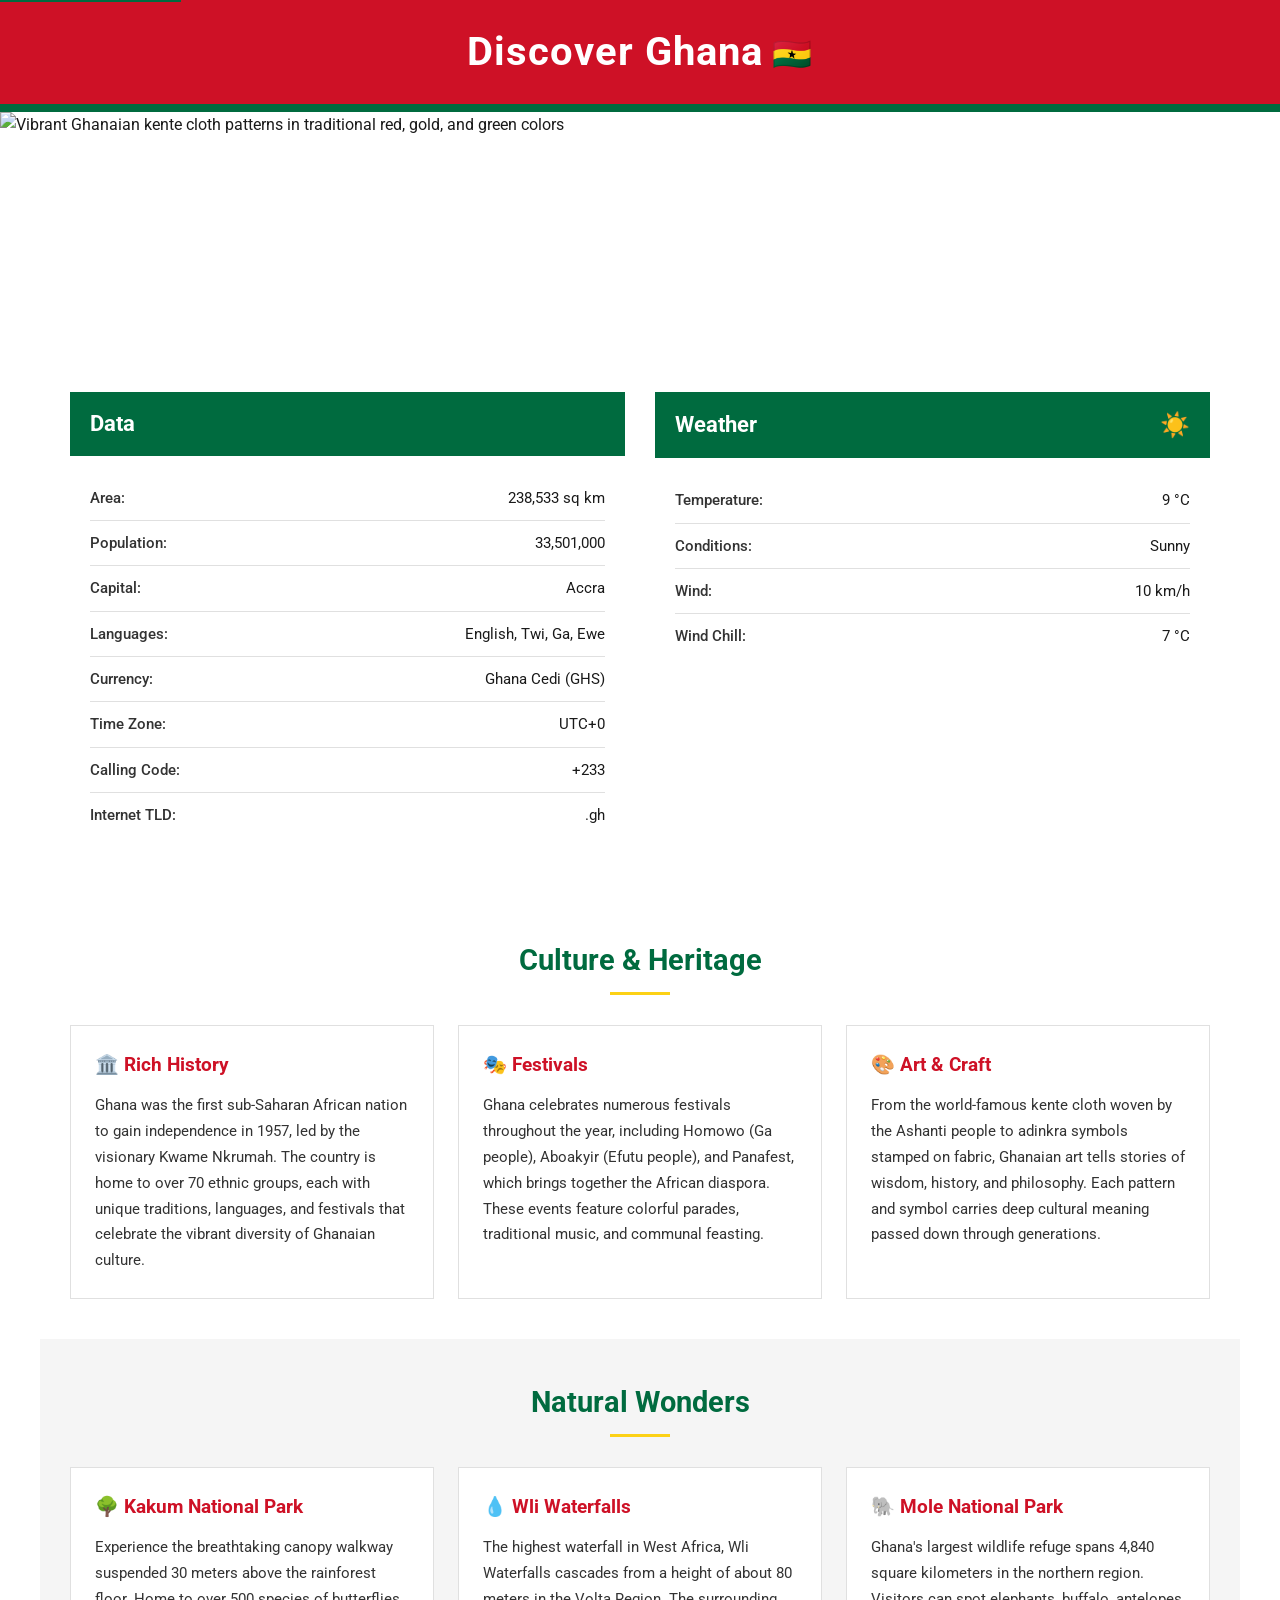
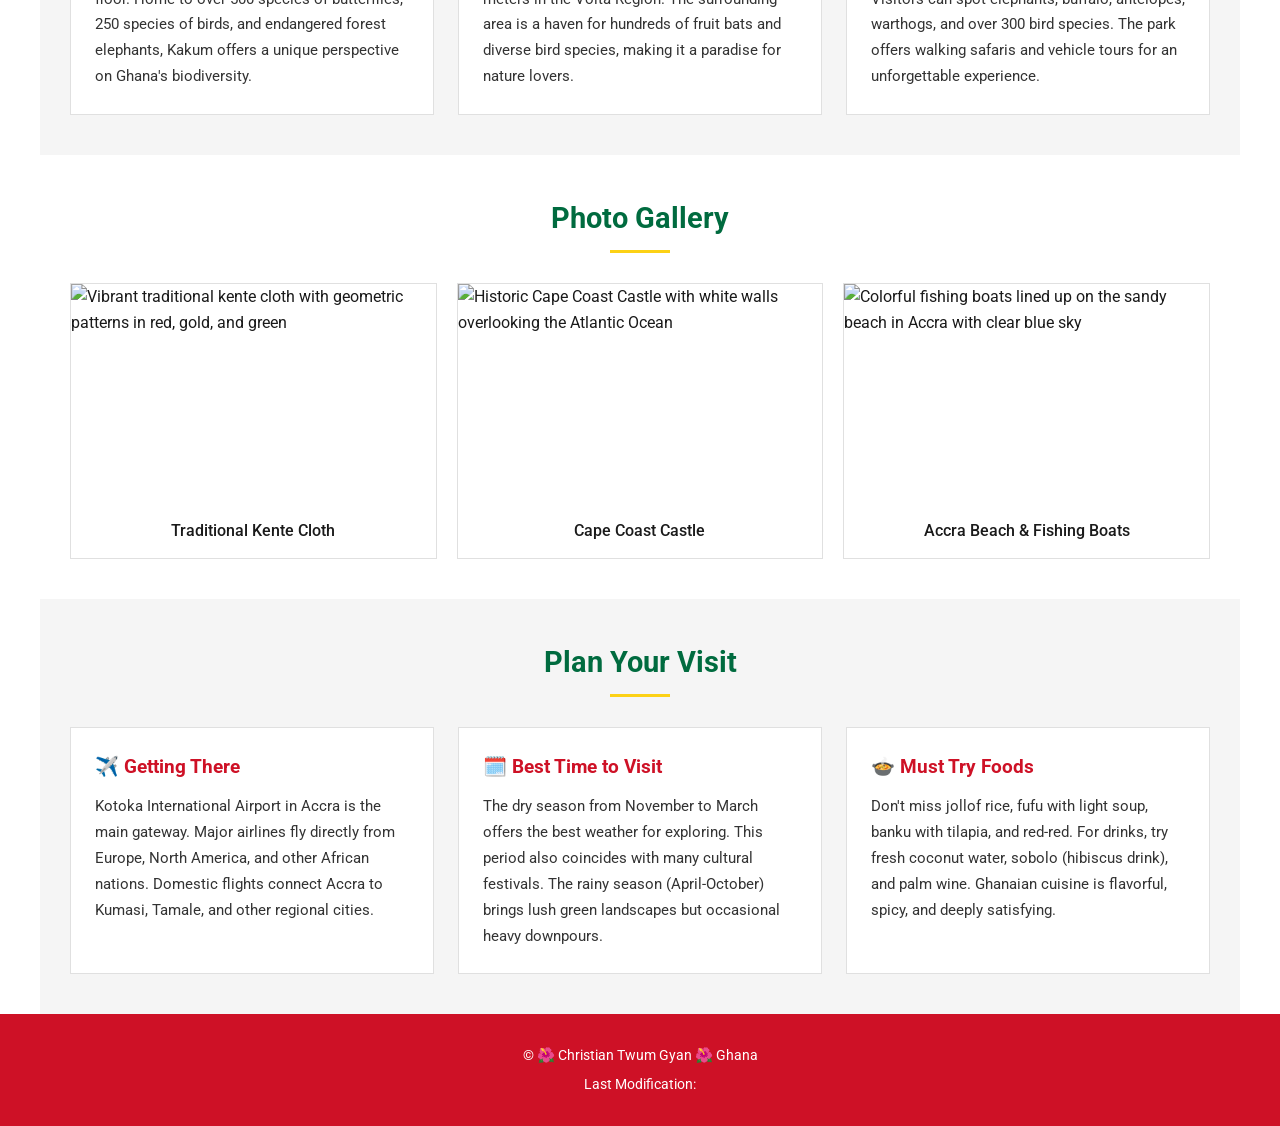
==== commit 738a01a5: "Update place.html" ====
--- a/wdd131-main/place.html
+++ b/wdd131-main/place.html
@@ -553,7 +553,7 @@
     </main>
 
     <footer>
-        <p>&copy;<span id="year"></span> 🌺 Your Name 🌺 Ghana</p>
+        <p>&copy;<span id="2026"></span> 🌺 Christian Twum Gyan 🌺 Ghana</p>
         <p>Last Modification: <span id="last-modified"></span></p>
     </footer>
 
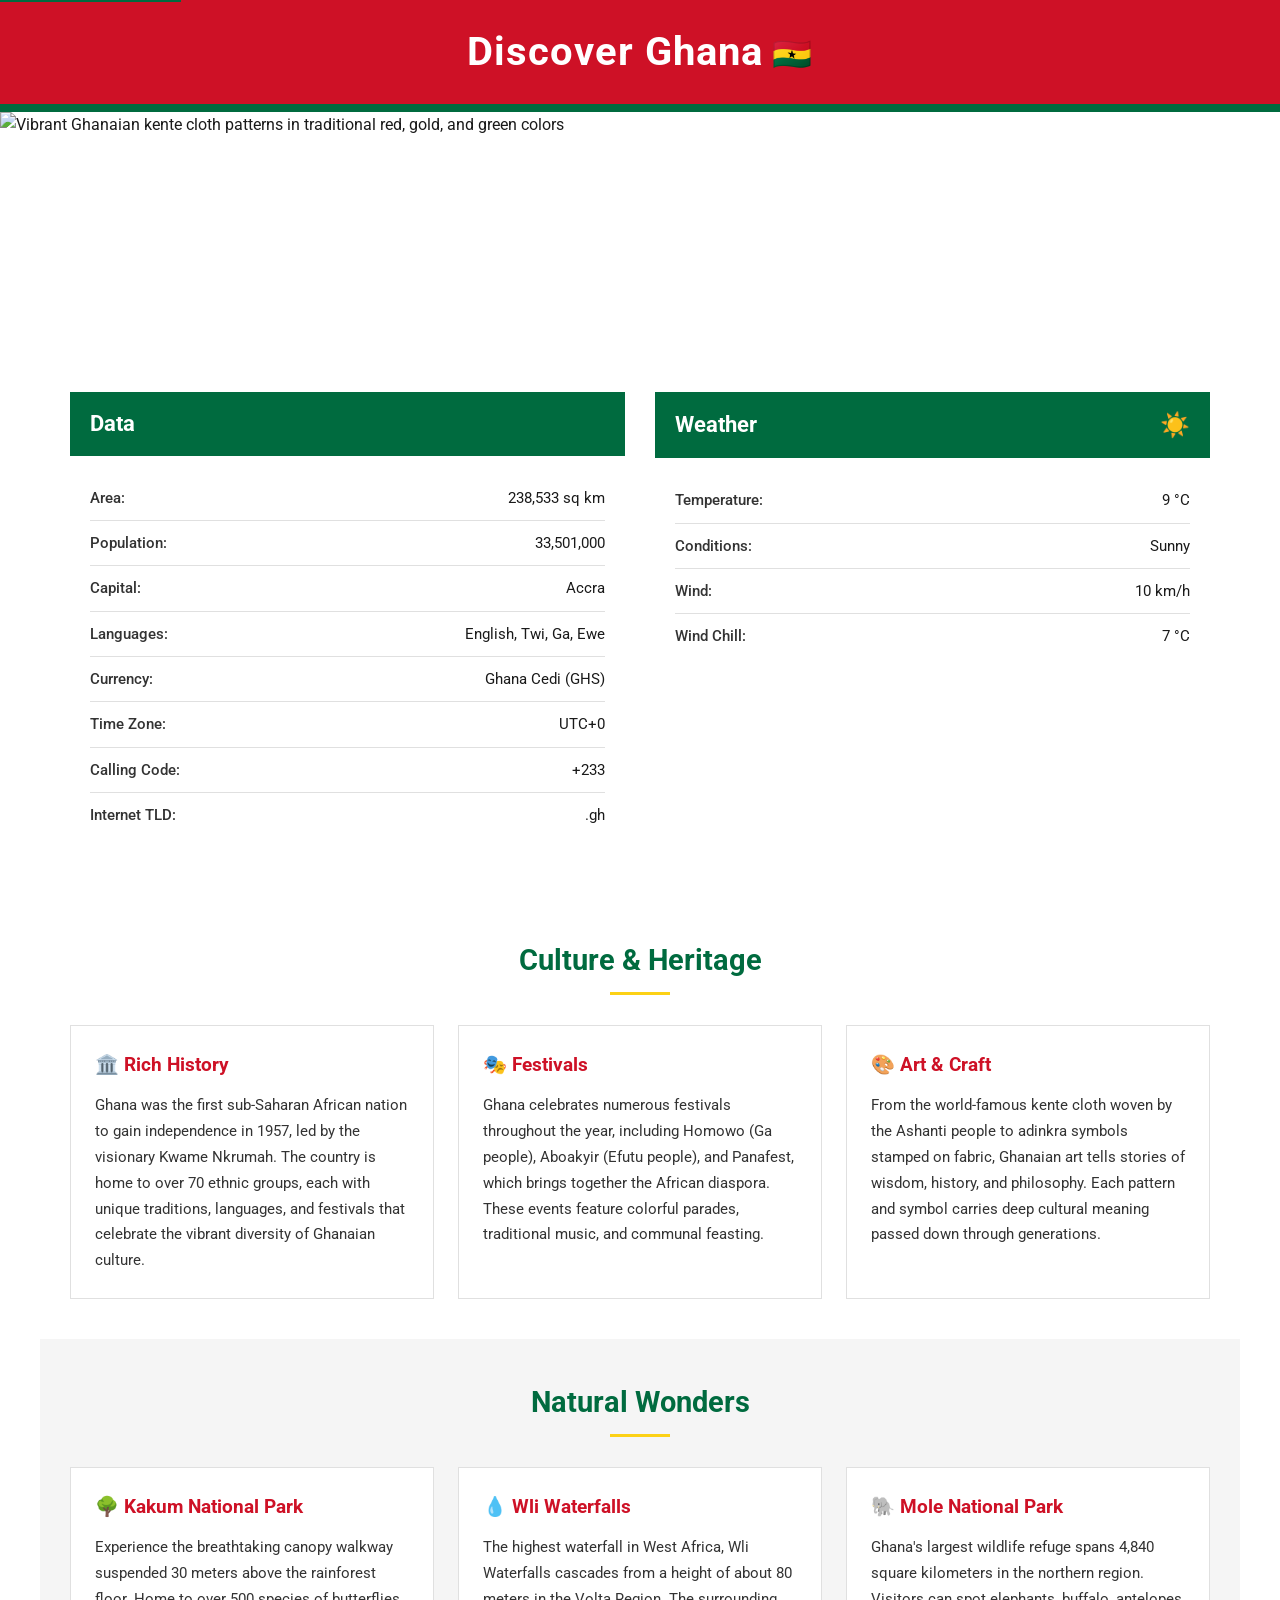
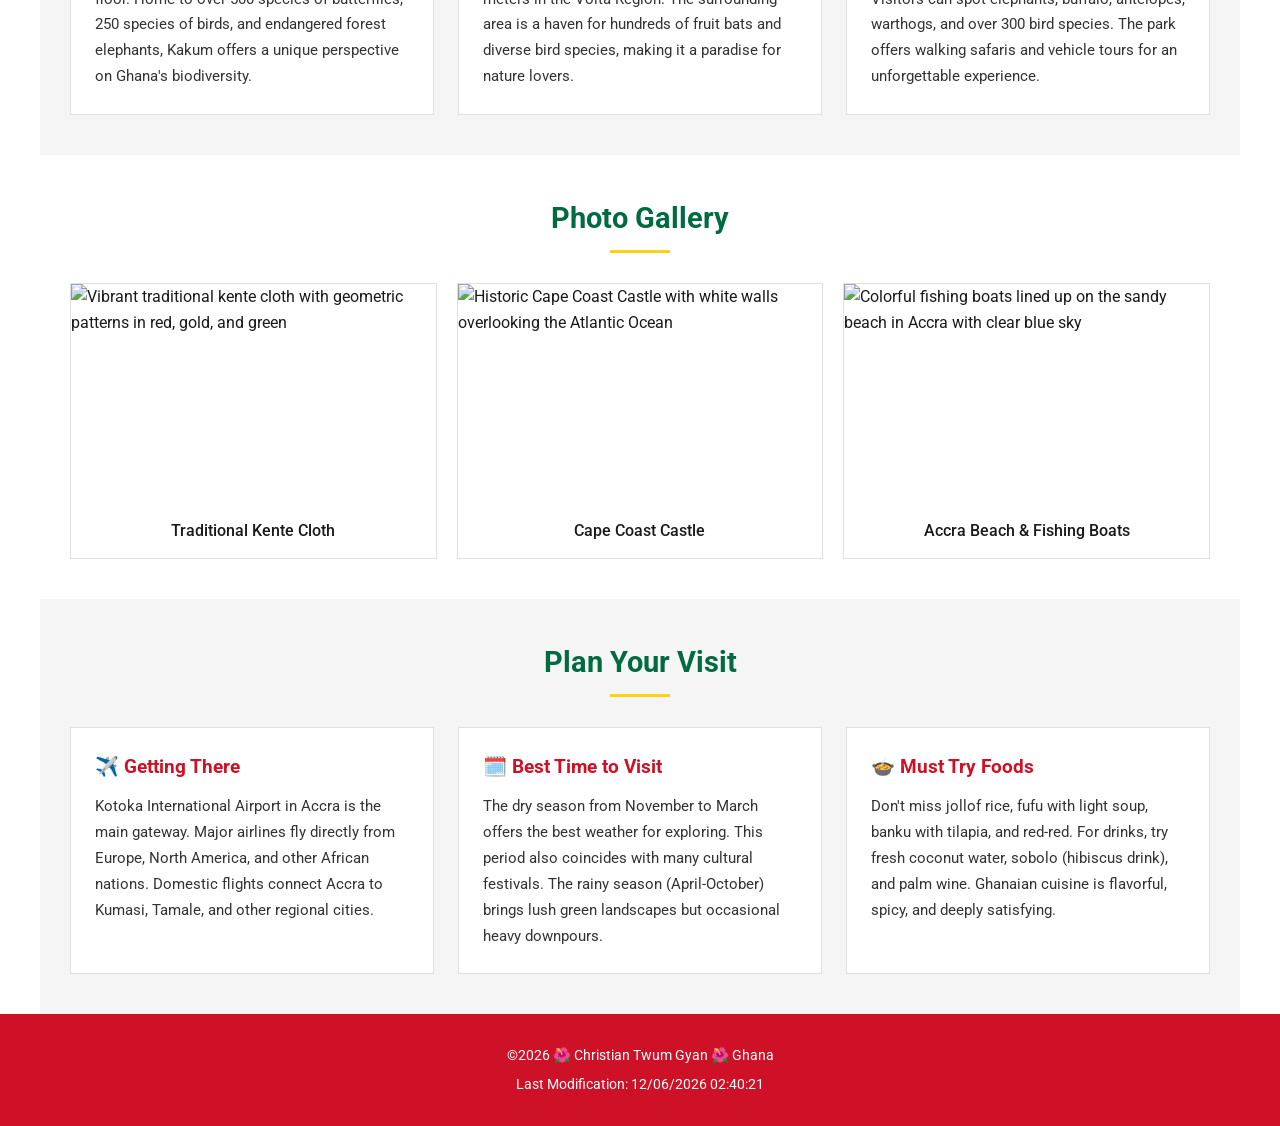
==== commit 2ae545db: "feat: create Ghana discovery landing page with responsive layout and CSS styling" ====
--- a/wdd131-main/place.html
+++ b/wdd131-main/place.html
@@ -10,366 +10,7 @@
     <link rel="preconnect" href="https://fonts.googleapis.com">
     <link rel="preconnect" href="https://fonts.gstatic.com" crossorigin>
     <link href="https://fonts.googleapis.com/css2?family=Roboto:wght@400;500;700&display=swap" rel="stylesheet">
-
-    <style>
-        /* ===== CSS RESET ===== */
-        *, *::before, *::after {
-            box-sizing: border-box;
-            margin: 0;
-            padding: 0;
-        }
-
-        :root {
-            --ghana-red: #CE1126;
-            --ghana-gold: #FCD116;
-            --ghana-green: #006B3F;
-            --white: #ffffff;
-            --text-dark: #1a1a1a;
-            --text-medium: #333333;
-            --card-bg: rgba(255, 255, 255, 0.92);
-            --section-bg: #f5f5f5;
-        }
-
-        body {
-            font-family: 'Roboto', Arial, sans-serif;
-            line-height: 1.6;
-            color: var(--text-dark);
-            background: var(--white);
-        }
-
-        img {
-            max-width: 100%;
-            display: block;
-        }
-
-        a {
-            color: var(--ghana-green);
-            text-decoration: none;
-        }
-
-        a:hover {
-            text-decoration: underline;
-        }
-
-        a:focus-visible {
-            outline: 3px solid var(--ghana-gold);
-            outline-offset: 2px;
-        }
-
-        /* ===== SKIP LINK ===== */
-        .skip-link {
-            position: absolute;
-            top: -40px;
-            left: 0;
-            background: var(--ghana-green);
-            color: var(--white);
-            padding: 8px 16px;
-            z-index: 10000;
-            font-weight: 500;
-        }
-
-        .skip-link:focus {
-            top: 0;
-        }
-
-        /* ===== HEADER ===== */
-        header {
-            background: var(--ghana-red);
-            color: var(--white);
-            text-align: center;
-            padding: 20px 16px;
-        }
-
-        header h1 {
-            font-size: 2.5rem;
-            font-weight: 700;
-            letter-spacing: 1px;
-        }
-
-        /* Green stripe below header */
-        .header-stripe {
-            height: 8px;
-            background: var(--ghana-green);
-        }
-
-        /* ===== HERO IMAGE ===== */
-        .hero {
-            position: relative;
-            width: 100%;
-        }
-
-        .hero picture, .hero img {
-            width: 100%;
-            height: 500px;
-            object-fit: cover;
-            display: block;
-        }
-
-        /* ===== OVERLAYS (DESKTOP) ===== */
-        .overlays-wrapper {
-            position: relative;
-            max-width: 1200px;
-            margin: 0 auto;
-        }
-
-        .overlays {
-            display: grid;
-            grid-template-columns: 1fr 1fr;
-            gap: 30px;
-            padding: 0 30px;
-            /* Pull up over the hero image */
-            margin-top: -220px;
-            position: relative;
-            z-index: 10;
-            padding-bottom: 40px;
-        }
-
-        .data-card, .weather-card {
-            background: var(--card-bg);
-            backdrop-filter: blur(4px);
-        }
-
-        .data-card h2, .weather-card h2 {
-            background: var(--ghana-green);
-            color: var(--white);
-            padding: 14px 20px;
-            font-size: 1.4rem;
-            font-weight: 700;
-        }
-
-        .data-card ul, .weather-card ul {
-            list-style: none;
-            padding: 20px;
-        }
-
-        .data-card li, .weather-card li {
-            display: flex;
-            justify-content: space-between;
-            padding: 10px 0;
-            border-bottom: 1px solid #e0e0e0;
-            font-size: 0.95rem;
-        }
-
-        .data-card li:last-child, .weather-card li:last-child {
-            border-bottom: none;
-        }
-
-        .data-card li strong, .weather-card li strong {
-            font-weight: 500;
-            color: var(--text-medium);
-        }
-
-        .data-card li span, .weather-card li span {
-            font-weight: 400;
-            color: var(--text-dark);
-        }
-
-        /* Weather heading with icon */
-        .weather-card h2 {
-            display: flex;
-            align-items: center;
-            justify-content: space-between;
-        }
-
-        /* Emoticon for wider view - shown via pseudo-element */
-        .weather-card h2 .weather-icon-desktop {
-            font-size: 1.5rem;
-        }
-
-        /* SVG for mobile - hidden on desktop */
-        .weather-icon-svg {
-            display: none;
-            width: 48px;
-            height: 48px;
-            margin: 20px auto;
-        }
-
-        /* ===== ADDITIONAL CONTENT SECTIONS ===== */
-        .content-section {
-            max-width: 1200px;
-            margin: 0 auto;
-            padding: 40px 30px;
-        }
-
-        .content-section h2 {
-            font-size: 1.8rem;
-            font-weight: 700;
-            color: var(--ghana-green);
-            margin-bottom: 24px;
-            text-align: center;
-            position: relative;
-            padding-bottom: 12px;
-        }
-
-        .content-section h2::after {
-            content: "";
-            position: absolute;
-            bottom: 0;
-            left: 50%;
-            transform: translateX(-50%);
-            width: 60px;
-            height: 3px;
-            background: var(--ghana-gold);
-        }
-
-        .info-grid {
-            display: grid;
-            grid-template-columns: repeat(auto-fit, minmax(300px, 1fr));
-            gap: 24px;
-            margin-top: 30px;
-        }
-
-        .info-box {
-            background: var(--white);
-            border: 1px solid #e0e0e0;
-            padding: 24px;
-            transition: transform 0.2s ease, box-shadow 0.2s ease;
-        }
-
-        .info-box:hover {
-            transform: translateY(-4px);
-            box-shadow: 0 8px 20px rgba(0,0,0,0.1);
-        }
-
-        .info-box h3 {
-            font-size: 1.2rem;
-            font-weight: 700;
-            color: var(--ghana-red);
-            margin-bottom: 12px;
-            display: flex;
-            align-items: center;
-            gap: 8px;
-        }
-
-        .info-box p {
-            color: var(--text-medium);
-            line-height: 1.7;
-            font-size: 0.95rem;
-        }
-
-        /* Gallery */
-        .gallery-grid {
-            display: grid;
-            grid-template-columns: repeat(auto-fit, minmax(280px, 1fr));
-            gap: 20px;
-            margin-top: 30px;
-        }
-
-        .gallery-item {
-            overflow: hidden;
-            border: 1px solid #e0e0e0;
-        }
-
-        .gallery-item img {
-            width: 100%;
-            height: 220px;
-            object-fit: cover;
-            transition: transform 0.3s ease;
-        }
-
-        .gallery-item:hover img {
-            transform: scale(1.05);
-        }
-
-        .gallery-item figcaption {
-            padding: 14px;
-            text-align: center;
-            font-weight: 500;
-            background: var(--white);
-        }
-
-        /* ===== FOOTER ===== */
-        footer {
-            background: var(--ghana-red);
-            color: var(--white);
-            text-align: center;
-            padding: 24px 16px;
-            font-size: 0.9rem;
-        }
-
-        footer p {
-            margin: 6px 0;
-        }
-
-        /* ===== PSEUDO-ELEMENT EMOTICON - WIDER VIEW ONLY ===== */
-        @media screen and (min-width: 769px) {
-            header h1::after {
-                content: " 🇬🇭";
-                font-size: 0.8em;
-            }
-        }
-
-        /* ===== MOBILE STYLES ===== */
-        @media screen and (max-width: 768px) {
-            header h1 {
-                font-size: 1.75rem;
-            }
-
-            .hero picture, .hero img {
-                height: 300px;
-            }
-
-            /* On mobile, overlays go BELOW the hero image, not over it */
-            .overlays {
-                grid-template-columns: 1fr;
-                margin-top: 0;
-                gap: 20px;
-                padding: 20px 16px;
-            }
-
-            .data-card h2, .weather-card h2 {
-                text-align: center;
-                font-size: 1.3rem;
-            }
-
-            .data-card ul, .weather-card ul {
-                padding: 16px;
-            }
-
-            .data-card li, .weather-card li {
-                font-size: 0.9rem;
-                padding: 8px 0;
-            }
-
-            /* Show SVG icon on mobile, hide desktop emoticon */
-            .weather-icon-svg {
-                display: block;
-            }
-
-            .weather-icon-desktop {
-                display: none;
-            }
-
-            /* Center weather items on mobile */
-            .weather-card li {
-                justify-content: center;
-                gap: 8px;
-            }
-
-            .content-section {
-                padding: 30px 16px;
-            }
-
-            .content-section h2 {
-                font-size: 1.5rem;
-            }
-
-            .info-grid {
-                grid-template-columns: 1fr;
-            }
-
-            .gallery-grid {
-                grid-template-columns: 1fr;
-            }
-        }
-
-        /* ===== ACCESSIBILITY ===== */
-        @media (prefers-reduced-motion: reduce) {
-            * {
-                transition: none !important;
-            }
-        }
-    </style>
+    <link rel="stylesheet" href="styles/place.css">
 <base target="_blank">
 </head>
 <body>
@@ -426,7 +67,6 @@
                 <section class="weather-card" aria-labelledby="weather-heading">
                     <h2 id="weather-heading">
                         Weather
-                        <span class="weather-icon-desktop" aria-hidden="true">☀️</span>
                     </h2>
 
                     <!-- SVG icon - mobile only -->
@@ -553,28 +193,10 @@
     </main>
 
     <footer>
-        <p>&copy;<span id="2026"></span> 🌺 Christian Twum Gyan 🌺 Ghana</p>
+        <p>&copy;<span id="year"></span> 🌺 Christian Twum Gyan 🌺 Ghana</p>
         <p>Last Modification: <span id="last-modified"></span></p>
     </footer>
 
-    <script>
-        // ===== WIND CHILL CALCULATION =====
-        // One-line function as required by rubric
-        const calculateWindChill = (t, v) => (t <= 10 && v > 4.8) ? Math.round(13.12 + 0.6215 * t - 11.37 * Math.pow(v, 0.16) + 0.3965 * t * Math.pow(v, 0.16)) + ' °C' : 'N/A';
-
-        // Display wind chill only if conditions are met
-        const temp = 9; // Celsius
-        const windSpeed = 10; // km/h
-
-        if (temp <= 10 && windSpeed > 4.8) {
-            document.getElementById('wind-chill').textContent = calculateWindChill(temp, windSpeed);
-        } else {
-            document.getElementById('wind-chill').textContent = 'N/A';
-        }
-
-        // ===== FOOTER DATES =====
-        document.getElementById('year').textContent = new Date().getFullYear();
-        document.getElementById('last-modified').textContent = document.lastModified;
-    </script>
+    <script src="scripts/place.js" defer></script>
 </body>
 </html>
--- a/wdd131-main/styles/place.css
+++ b/wdd131-main/styles/place.css
@@ -0,0 +1,349 @@
+/* ===== CSS RESET ===== */
+*, *::before, *::after {
+    box-sizing: border-box;
+    margin: 0;
+    padding: 0;
+}
+
+:root {
+    --ghana-red: #CE1126;
+    --ghana-gold: #FCD116;
+    --ghana-green: #006B3F;
+    --white: #ffffff;
+    --text-dark: #1a1a1a;
+    --text-medium: #333333;
+    --card-bg: rgba(255, 255, 255, 0.92);
+    --section-bg: #f5f5f5;
+}
+
+body {
+    font-family: 'Roboto', Arial, sans-serif;
+    line-height: 1.6;
+    color: var(--text-dark);
+    background: var(--white);
+}
+
+img {
+    max-width: 100%;
+    display: block;
+}
+
+a {
+    color: var(--ghana-green);
+    text-decoration: none;
+}
+
+a:hover {
+    text-decoration: underline;
+}
+
+a:focus-visible {
+    outline: 3px solid var(--ghana-gold);
+    outline-offset: 2px;
+}
+
+/* ===== SKIP LINK ===== */
+.skip-link {
+    position: absolute;
+    top: -40px;
+    left: 0;
+    background: var(--ghana-green);
+    color: var(--white);
+    padding: 8px 16px;
+    z-index: 10000;
+    font-weight: 500;
+}
+
+.skip-link:focus {
+    top: 0;
+}
+
+/* ===== HEADER ===== */
+header {
+    background: var(--ghana-red);
+    color: var(--white);
+    text-align: center;
+    padding: 20px 16px;
+}
+
+header h1 {
+    font-size: 2.5rem;
+    font-weight: 700;
+    letter-spacing: 1px;
+}
+
+/* Green stripe below header */
+.header-stripe {
+    height: 8px;
+    background: var(--ghana-green);
+}
+
+/* ===== HERO IMAGE ===== */
+.hero {
+    position: relative;
+    width: 100%;
+}
+
+.hero picture, .hero img {
+    width: 100%;
+    height: 500px;
+    object-fit: cover;
+    display: block;
+}
+
+/* ===== OVERLAYS (DESKTOP) ===== */
+.overlays-wrapper {
+    position: relative;
+    max-width: 1200px;
+    margin: 0 auto;
+}
+
+.overlays {
+    display: grid;
+    grid-template-columns: 1fr 1fr;
+    gap: 30px;
+    padding: 0 30px;
+    margin-top: -220px;
+    position: relative;
+    z-index: 10;
+    padding-bottom: 40px;
+}
+
+.data-card, .weather-card {
+    background: var(--card-bg);
+    backdrop-filter: blur(4px);
+}
+
+.data-card h2, .weather-card h2 {
+    background: var(--ghana-green);
+    color: var(--white);
+    padding: 14px 20px;
+    font-size: 1.4rem;
+    font-weight: 700;
+}
+
+.data-card ul, .weather-card ul {
+    list-style: none;
+    padding: 20px;
+}
+
+.data-card li, .weather-card li {
+    display: flex;
+    justify-content: space-between;
+    padding: 10px 0;
+    border-bottom: 1px solid #e0e0e0;
+    font-size: 0.95rem;
+}
+
+.data-card li:last-child, .weather-card li:last-child {
+    border-bottom: none;
+}
+
+.data-card li strong, .weather-card li strong {
+    font-weight: 500;
+    color: var(--text-medium);
+}
+
+.data-card li span, .weather-card li span {
+    font-weight: 400;
+    color: var(--text-dark);
+}
+
+/* Weather heading with icon */
+.weather-card h2 {
+    display: flex;
+    align-items: center;
+    justify-content: space-between;
+}
+
+/* SVG for mobile - hidden on desktop */
+.weather-icon-svg {
+    display: none;
+    width: 48px;
+    height: 48px;
+    margin: 20px auto;
+}
+
+/* ===== ADDITIONAL CONTENT SECTIONS ===== */
+.content-section {
+    max-width: 1200px;
+    margin: 0 auto;
+    padding: 40px 30px;
+}
+
+.content-section h2 {
+    font-size: 1.8rem;
+    font-weight: 700;
+    color: var(--ghana-green);
+    margin-bottom: 24px;
+    text-align: center;
+    position: relative;
+    padding-bottom: 12px;
+}
+
+.content-section h2::after {
+    content: "";
+    position: absolute;
+    bottom: 0;
+    left: 50%;
+    transform: translateX(-50%);
+    width: 60px;
+    height: 3px;
+    background: var(--ghana-gold);
+}
+
+.info-grid {
+    display: grid;
+    grid-template-columns: repeat(auto-fit, minmax(300px, 1fr));
+    gap: 24px;
+    margin-top: 30px;
+}
+
+.info-box {
+    background: var(--white);
+    border: 1px solid #e0e0e0;
+    padding: 24px;
+    transition: transform 0.2s ease, box-shadow 0.2s ease;
+}
+
+.info-box:hover {
+    transform: translateY(-4px);
+    box-shadow: 0 8px 20px rgba(0,0,0,0.1);
+}
+
+.info-box h3 {
+    font-size: 1.2rem;
+    font-weight: 700;
+    color: var(--ghana-red);
+    margin-bottom: 12px;
+    display: flex;
+    align-items: center;
+    gap: 8px;
+}
+
+.info-box p {
+    color: var(--text-medium);
+    line-height: 1.7;
+    font-size: 0.95rem;
+}
+
+/* Gallery */
+.gallery-grid {
+    display: grid;
+    grid-template-columns: repeat(auto-fit, minmax(280px, 1fr));
+    gap: 20px;
+    margin-top: 30px;
+}
+
+.gallery-item {
+    overflow: hidden;
+    border: 1px solid #e0e0e0;
+}
+
+.gallery-item img {
+    width: 100%;
+    height: 220px;
+    object-fit: cover;
+    transition: transform 0.3s ease;
+}
+
+.gallery-item:hover img {
+    transform: scale(1.05);
+}
+
+.gallery-item figcaption {
+    padding: 14px;
+    text-align: center;
+    font-weight: 500;
+    background: var(--white);
+}
+
+/* ===== FOOTER ===== */
+footer {
+    background: var(--ghana-red);
+    color: var(--white);
+    text-align: center;
+    padding: 24px 16px;
+    font-size: 0.9rem;
+}
+
+footer p {
+    margin: 6px 0;
+}
+
+/* ===== PSEUDO-ELEMENT EMOTICON - WIDER VIEW ONLY ===== */
+@media screen and (min-width: 769px) {
+    header h1::after {
+        content: " 🇬🇭";
+        font-size: 0.8em;
+    }
+
+    .weather-card h2::after {
+        content: " ☀️";
+        font-size: 1.5rem;
+    }
+}
+
+/* ===== MOBILE STYLES ===== */
+@media screen and (max-width: 768px) {
+    header h1 {
+        font-size: 1.75rem;
+    }
+
+    .hero picture, .hero img {
+        height: 300px;
+    }
+
+    .overlays {
+        grid-template-columns: 1fr;
+        margin-top: 0;
+        gap: 20px;
+        padding: 20px 16px;
+    }
+
+    .data-card h2, .weather-card h2 {
+        text-align: center;
+        font-size: 1.3rem;
+    }
+
+    .data-card ul, .weather-card ul {
+        padding: 16px;
+    }
+
+    .data-card li, .weather-card li {
+        font-size: 0.9rem;
+        padding: 8px 0;
+    }
+
+    .weather-icon-svg {
+        display: block;
+    }
+
+    .weather-card li {
+        justify-content: center;
+        gap: 8px;
+    }
+
+    .content-section {
+        padding: 30px 16px;
+    }
+
+    .content-section h2 {
+        font-size: 1.5rem;
+    }
+
+    .info-grid {
+        grid-template-columns: 1fr;
+    }
+
+    .gallery-grid {
+        grid-template-columns: 1fr;
+    }
+}
+
+/* ===== ACCESSIBILITY ===== */
+@media (prefers-reduced-motion: reduce) {
+    * {
+        transition: none !important;
+    }
+}
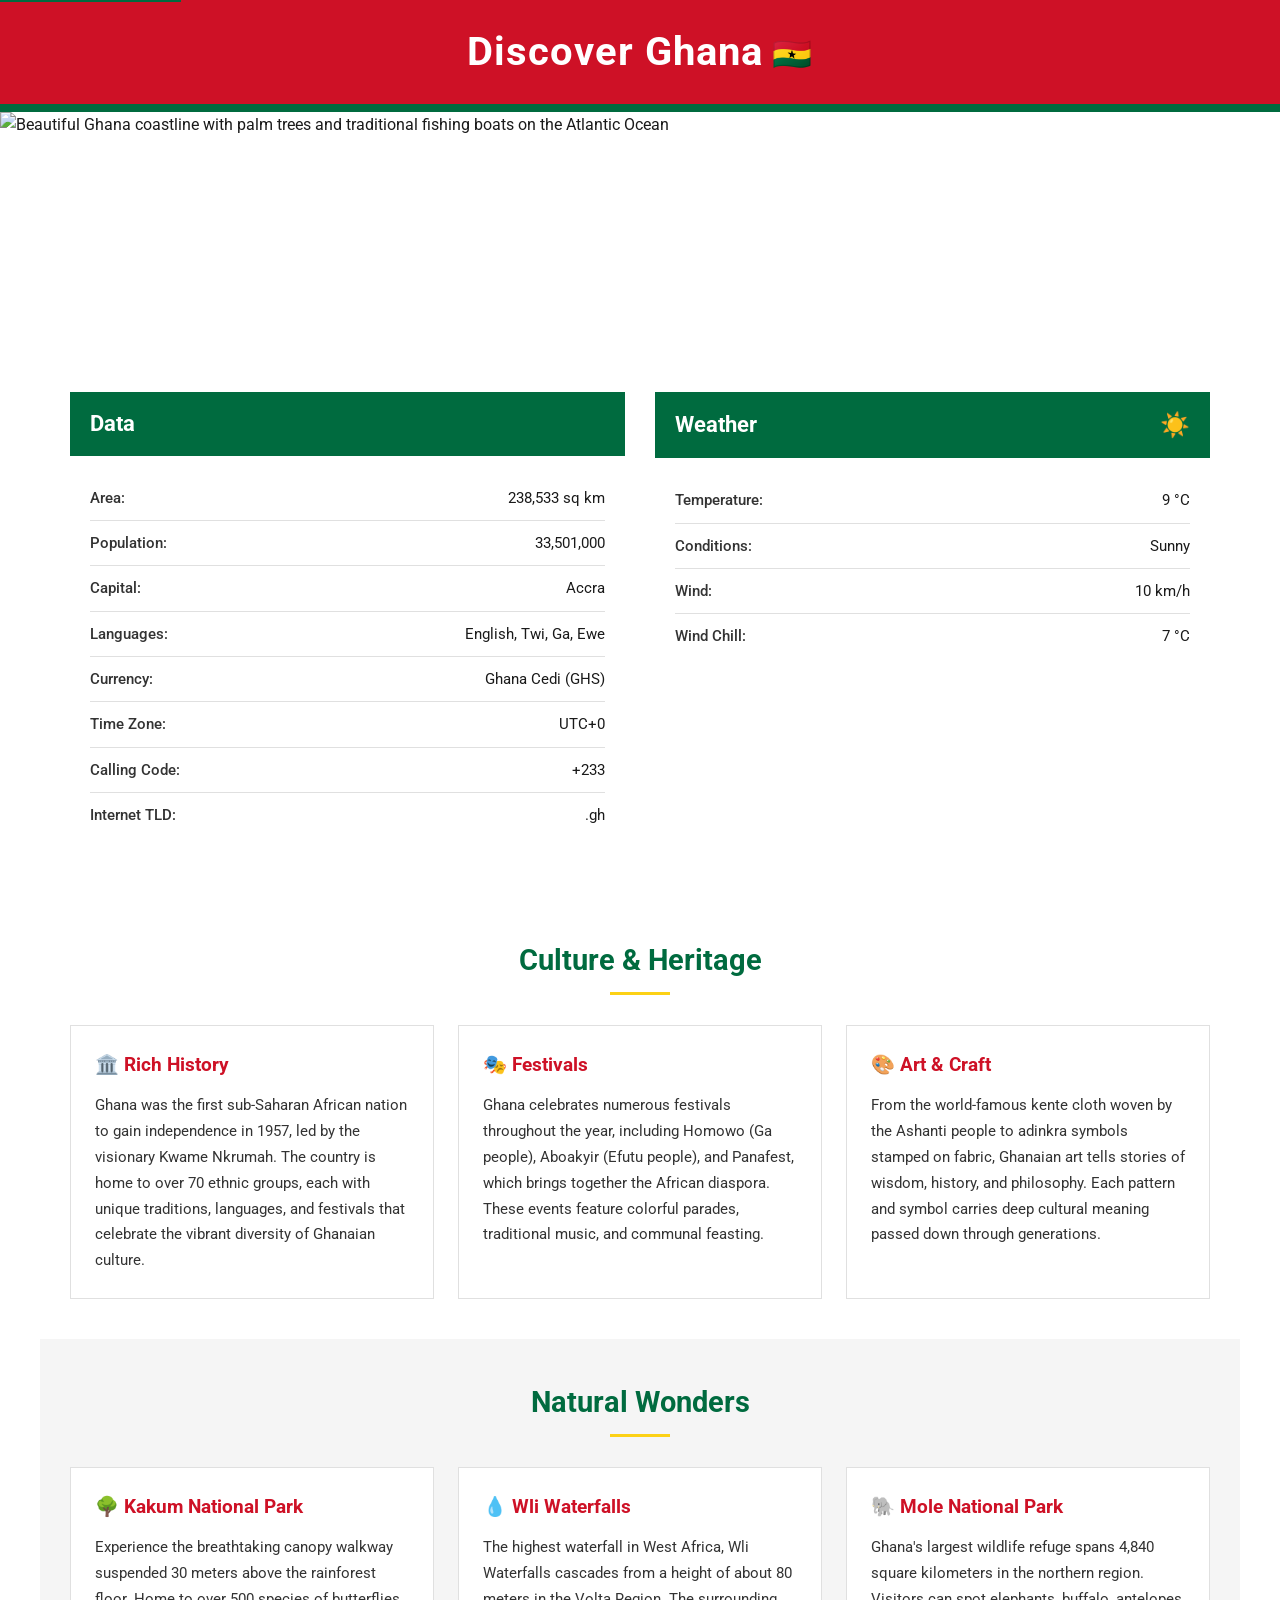
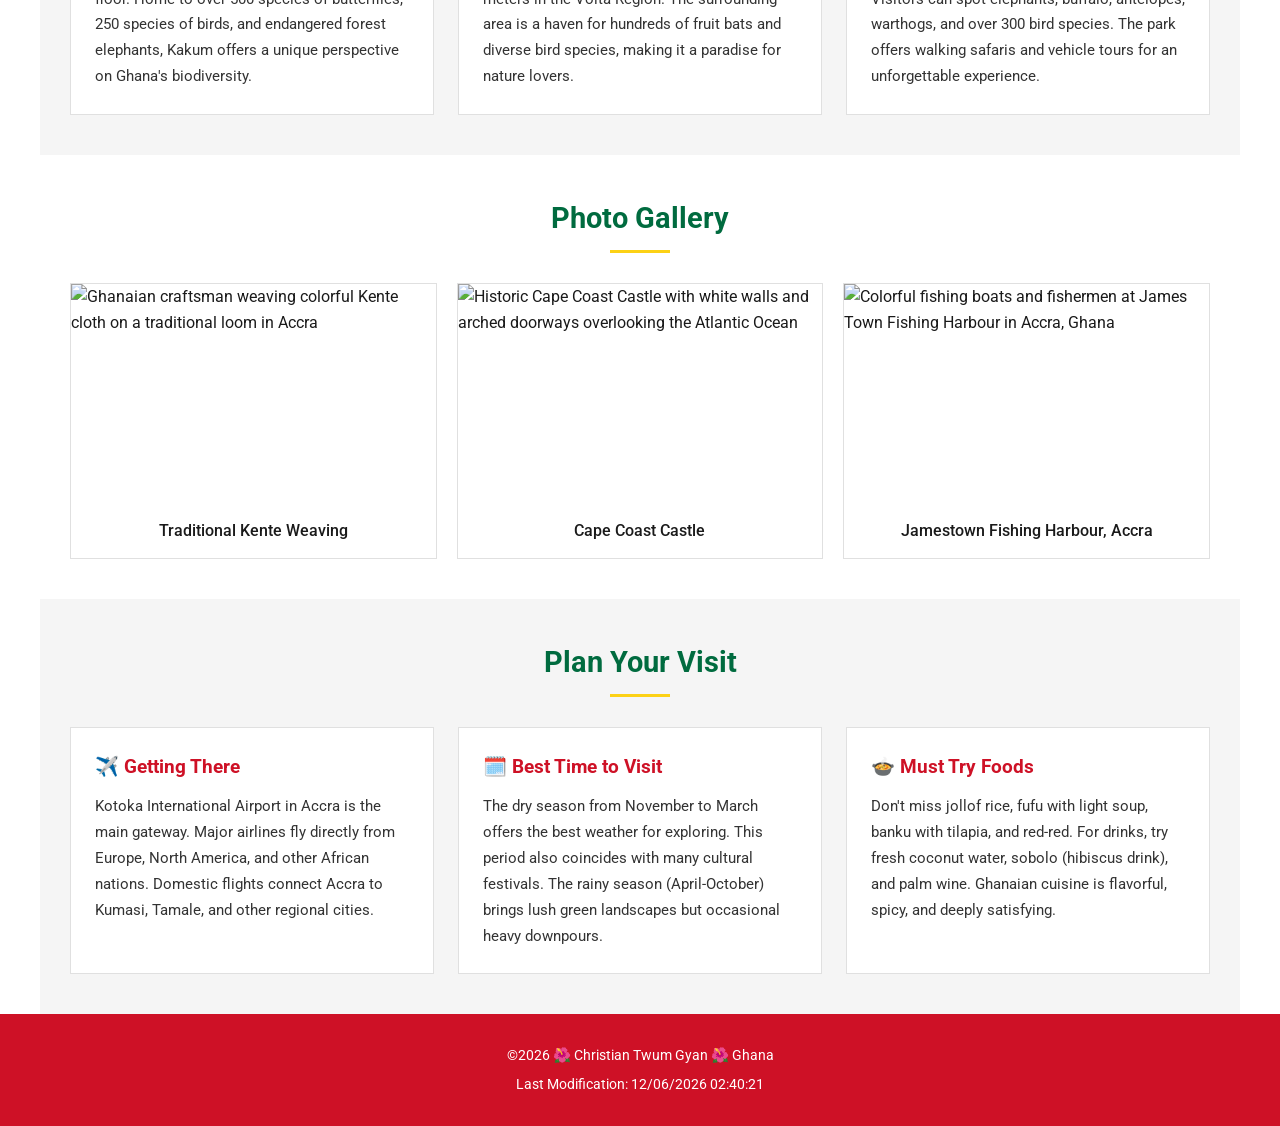
==== commit bbe60260: "feat: create Ghana discovery landing page with hero, info cards, and photo gallery" ====
--- a/wdd131-main/place.html
+++ b/wdd131-main/place.html
@@ -25,19 +25,19 @@
         <picture>
             <source 
                 media="(max-width: 600px)" 
-                srcset="https://images.unsplash.com/photo-1516026672322-bc52d61a55d5?w=600&h=400&fit=crop&q=80&fm=webp 600w,
-                        https://images.unsplash.com/photo-1516026672322-bc52d61a55d5?w=800&h=500&fit=crop&q=80&fm=webp 800w"
+                srcset="https://images.unsplash.com/photo-zCAh6tOWFt8?w=600&h=400&fit=crop&q=80&fm=webp 600w,
+                        https://images.unsplash.com/photo-zCAh6tOWFt8?w=800&h=500&fit=crop&q=80&fm=webp 800w"
                 sizes="100vw"
                 type="image/webp">
             <source 
                 media="(min-width: 601px)" 
-                srcset="https://images.unsplash.com/photo-1516026672322-bc52d61a55d5?w=1200&h=500&fit=crop&q=80&fm=webp 1200w,
-                        https://images.unsplash.com/photo-1516026672322-bc52d61a55d5?w=1600&h=600&fit=crop&q=80&fm=webp 1600w"
+                srcset="https://images.unsplash.com/photo-zCAh6tOWFt8?w=1200&h=500&fit=crop&q=80&fm=webp 1200w,
+                        https://images.unsplash.com/photo-zCAh6tOWFt8?w=1600&h=600&fit=crop&q=80&fm=webp 1600w"
                 sizes="100vw"
                 type="image/webp">
             <img 
-                src="https://images.unsplash.com/photo-1516026672322-bc52d61a55d5?w=1200&h=500&fit=crop&q=80" 
-                alt="Vibrant Ghanaian kente cloth patterns in traditional red, gold, and green colors"
+                src="https://images.unsplash.com/photo-zCAh6tOWFt8?w=1200&h=500&fit=crop&q=80" 
+                alt="Beautiful Ghana coastline with palm trees and traditional fishing boats on the Atlantic Ocean"
                 width="1200" 
                 height="500"
                 loading="eager"
@@ -144,17 +144,17 @@
             <div class="gallery-grid">
                 <figure class="gallery-item">
                     <img 
-                        src="https://images.unsplash.com/photo-1516026672322-bc52d61a55d5?w=600&h=400&fit=crop&q=80&fm=webp" 
-                        alt="Vibrant traditional kente cloth with geometric patterns in red, gold, and green"
+                        src="https://images.pexels.com/photos/36773397/pexels-photo-36773397.jpeg?auto=compress&cs=tinysrgb&w=600&h=400&fit=crop" 
+                        alt="Ghanaian craftsman weaving colorful Kente cloth on a traditional loom in Accra"
                         width="600" 
                         height="400"
                         loading="lazy">
-                    <figcaption>Traditional Kente Cloth</figcaption>
+                    <figcaption>Traditional Kente Weaving</figcaption>
                 </figure>
                 <figure class="gallery-item">
                     <img 
-                        src="https://images.unsplash.com/photo-1523805009345-7448845a7e3b?w=600&h=400&fit=crop&q=80&fm=webp" 
-                        alt="Historic Cape Coast Castle with white walls overlooking the Atlantic Ocean"
+                        src="https://images.unsplash.com/photo-tAAzX4C0QF0?w=600&h=400&fit=crop&q=80" 
+                        alt="Historic Cape Coast Castle with white walls and arched doorways overlooking the Atlantic Ocean"
                         width="600" 
                         height="400"
                         loading="lazy">
@@ -162,12 +162,12 @@
                 </figure>
                 <figure class="gallery-item">
                     <img 
-                        src="https://images.unsplash.com/photo-1598890777032-bde8351a82f5?w=600&h=400&fit=crop&q=80&fm=webp" 
-                        alt="Colorful fishing boats lined up on the sandy beach in Accra with clear blue sky"
+                        src="https://images.unsplash.com/photo-FkWDqKO0txc?w=600&h=400&fit=crop&q=80" 
+                        alt="Colorful fishing boats and fishermen at James Town Fishing Harbour in Accra, Ghana"
                         width="600" 
                         height="400"
                         loading="lazy">
-                    <figcaption>Accra Beach & Fishing Boats</figcaption>
+                    <figcaption>Jamestown Fishing Harbour, Accra</figcaption>
                 </figure>
             </div>
         </section>
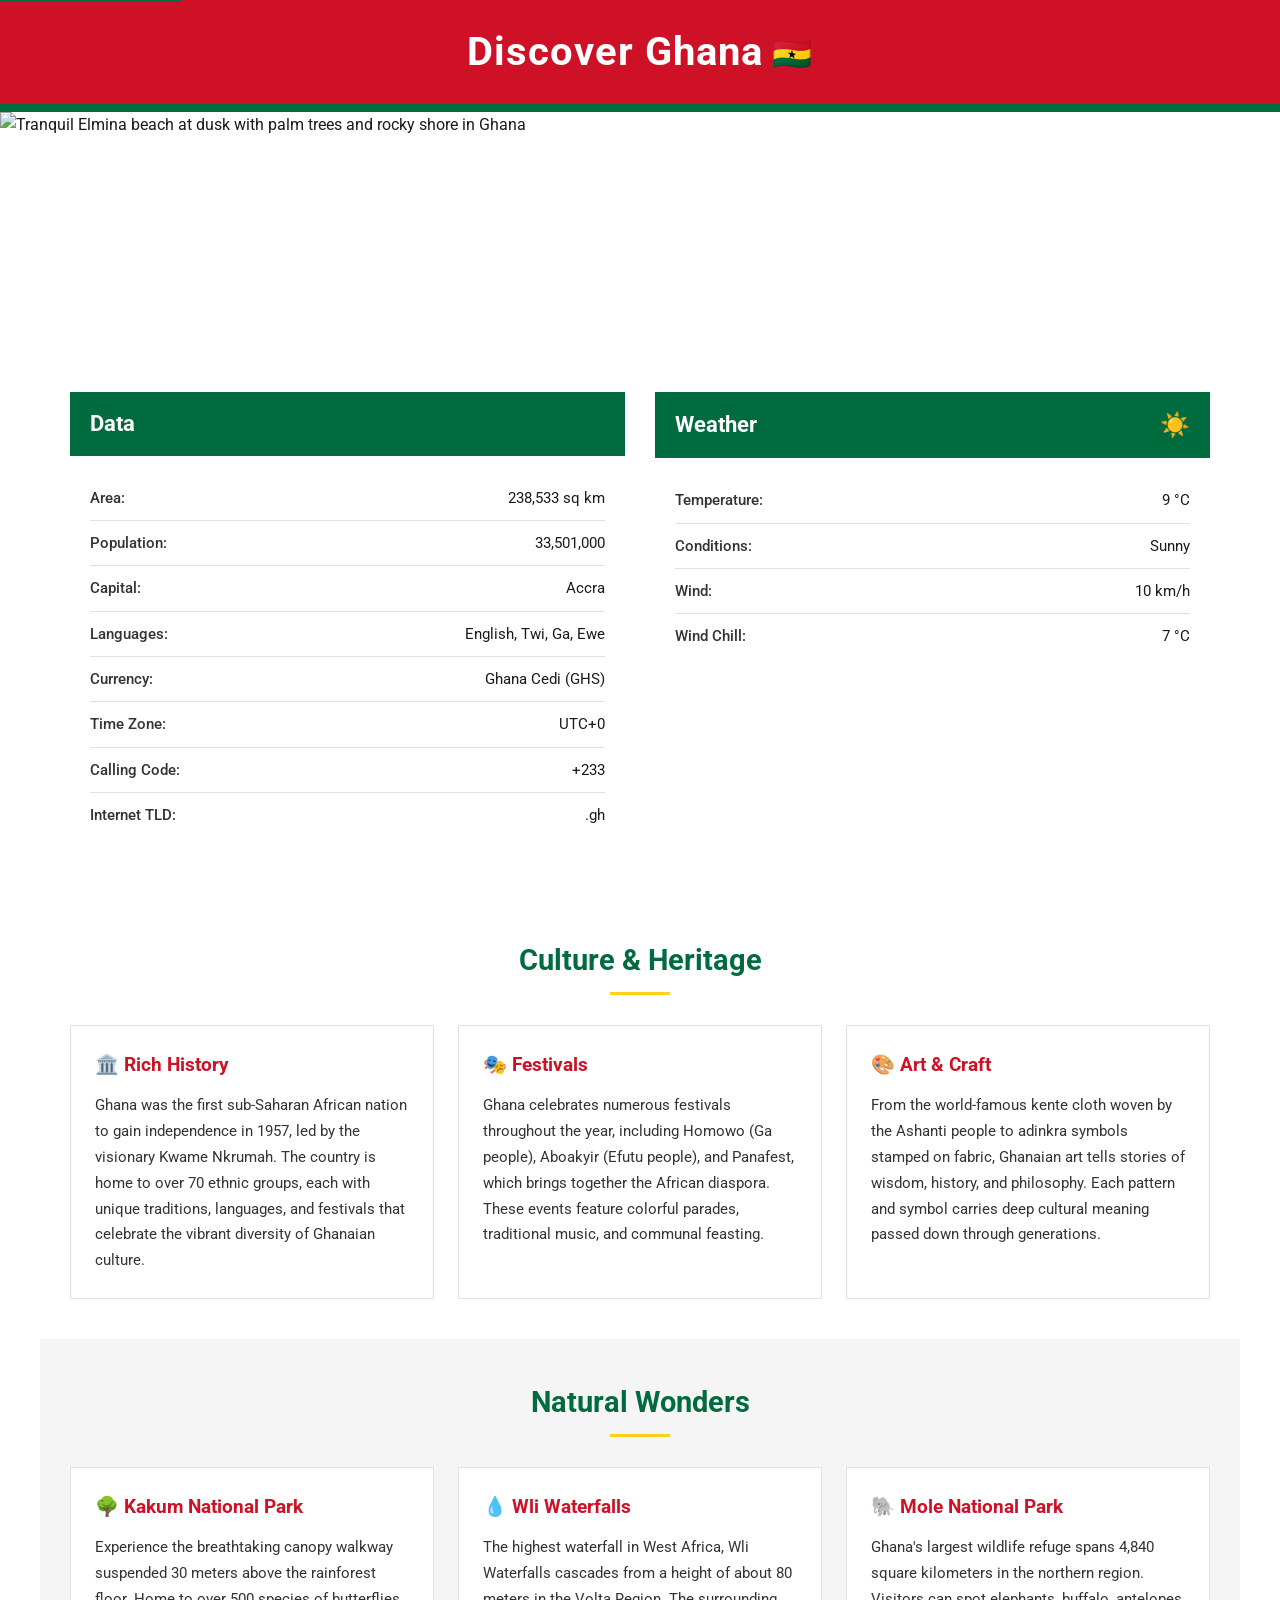
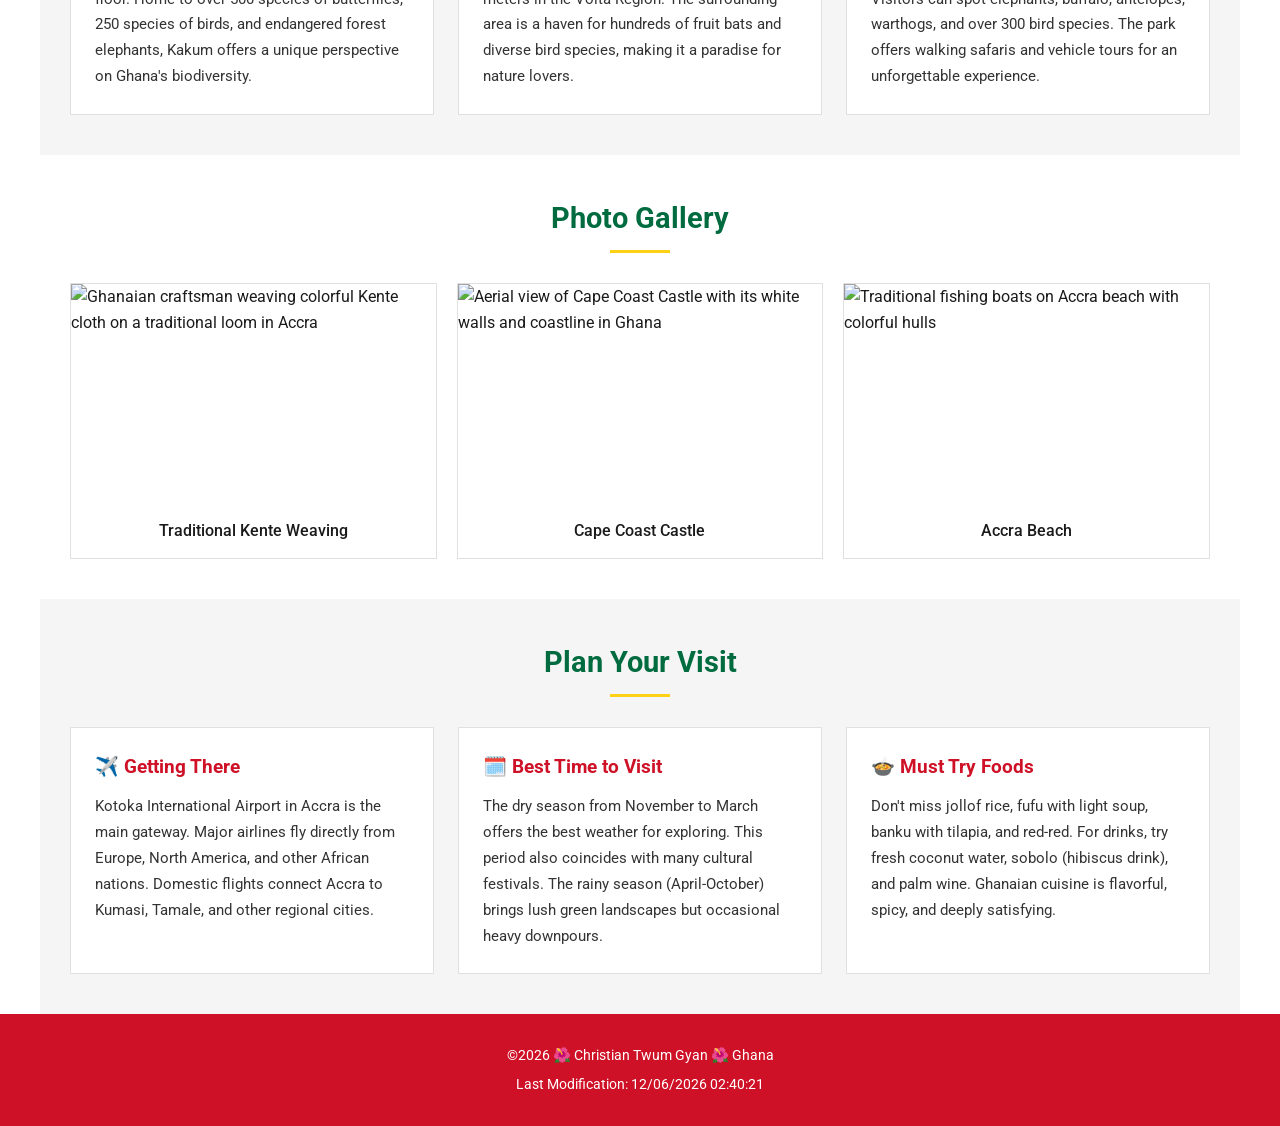
==== commit 4ae40f86: "feat: create base HTML structure for Ghana discovery page" ====
--- a/wdd131-main/place.html
+++ b/wdd131-main/place.html
@@ -25,19 +25,19 @@
         <picture>
             <source 
                 media="(max-width: 600px)" 
-                srcset="https://images.unsplash.com/photo-zCAh6tOWFt8?w=600&h=400&fit=crop&q=80&fm=webp 600w,
-                        https://images.unsplash.com/photo-zCAh6tOWFt8?w=800&h=500&fit=crop&q=80&fm=webp 800w"
+                srcset="https://images.pexels.com/photos/723534/pexels-photo-723534.jpeg?auto=compress&cs=tinysrgb&w=600&h=400&fit=crop&fm=webp 600w,
+                        https://images.pexels.com/photos/723534/pexels-photo-723534.jpeg?auto=compress&cs=tinysrgb&w=800&h=500&fit=crop&fm=webp 800w"
                 sizes="100vw"
                 type="image/webp">
             <source 
                 media="(min-width: 601px)" 
-                srcset="https://images.unsplash.com/photo-zCAh6tOWFt8?w=1200&h=500&fit=crop&q=80&fm=webp 1200w,
-                        https://images.unsplash.com/photo-zCAh6tOWFt8?w=1600&h=600&fit=crop&q=80&fm=webp 1600w"
+                srcset="https://images.pexels.com/photos/723534/pexels-photo-723534.jpeg?auto=compress&cs=tinysrgb&w=1200&h=500&fit=crop&fm=webp 1200w,
+                        https://images.pexels.com/photos/723534/pexels-photo-723534.jpeg?auto=compress&cs=tinysrgb&w=1600&h=600&fit=crop&fm=webp 1600w"
                 sizes="100vw"
                 type="image/webp">
             <img 
-                src="https://images.unsplash.com/photo-zCAh6tOWFt8?w=1200&h=500&fit=crop&q=80" 
-                alt="Beautiful Ghana coastline with palm trees and traditional fishing boats on the Atlantic Ocean"
+                src="https://images.pexels.com/photos/723534/pexels-photo-723534.jpeg?auto=compress&cs=tinysrgb&w=1200&h=500&fit=crop" 
+                alt="Tranquil Elmina beach at dusk with palm trees and rocky shore in Ghana"
                 width="1200" 
                 height="500"
                 loading="eager"
@@ -153,8 +153,8 @@
                 </figure>
                 <figure class="gallery-item">
                     <img 
-                        src="https://images.unsplash.com/photo-tAAzX4C0QF0?w=600&h=400&fit=crop&q=80" 
-                        alt="Historic Cape Coast Castle with white walls and arched doorways overlooking the Atlantic Ocean"
+                        src="https://images.pexels.com/photos/33658298/pexels-photo-33658298.jpeg?auto=compress&cs=tinysrgb&w=600&h=400&fit=crop" 
+                        alt="Aerial view of Cape Coast Castle with its white walls and coastline in Ghana"
                         width="600" 
                         height="400"
                         loading="lazy">
@@ -162,12 +162,12 @@
                 </figure>
                 <figure class="gallery-item">
                     <img 
-                        src="https://images.unsplash.com/photo-FkWDqKO0txc?w=600&h=400&fit=crop&q=80" 
-                        alt="Colorful fishing boats and fishermen at James Town Fishing Harbour in Accra, Ghana"
+                        src="https://images.pexels.com/photos/37521477/pexels-photo-37521477.jpeg?auto=compress&cs=tinysrgb&w=600&h=400&fit=crop" 
+                        alt="Traditional fishing boats on Accra beach with colorful hulls"
                         width="600" 
                         height="400"
                         loading="lazy">
-                    <figcaption>Jamestown Fishing Harbour, Accra</figcaption>
+                    <figcaption>Accra Beach</figcaption>
                 </figure>
             </div>
         </section>
